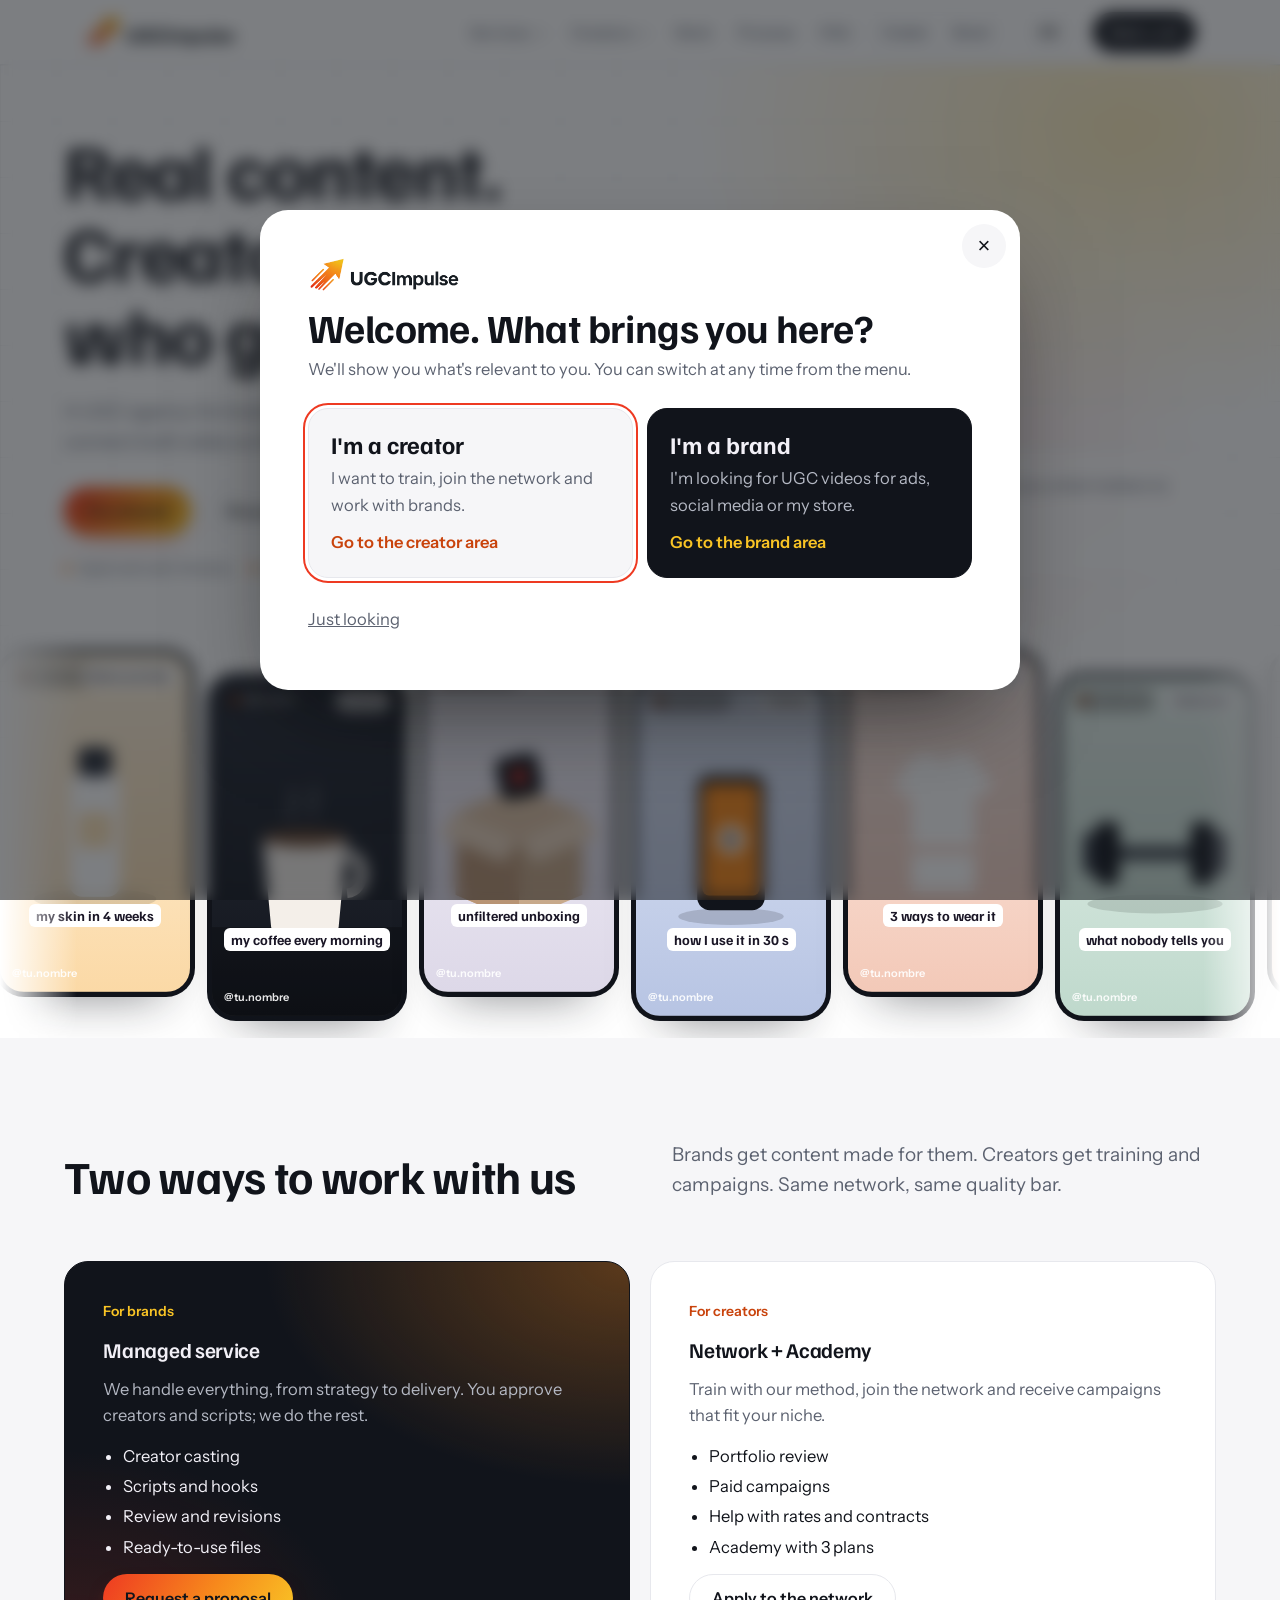
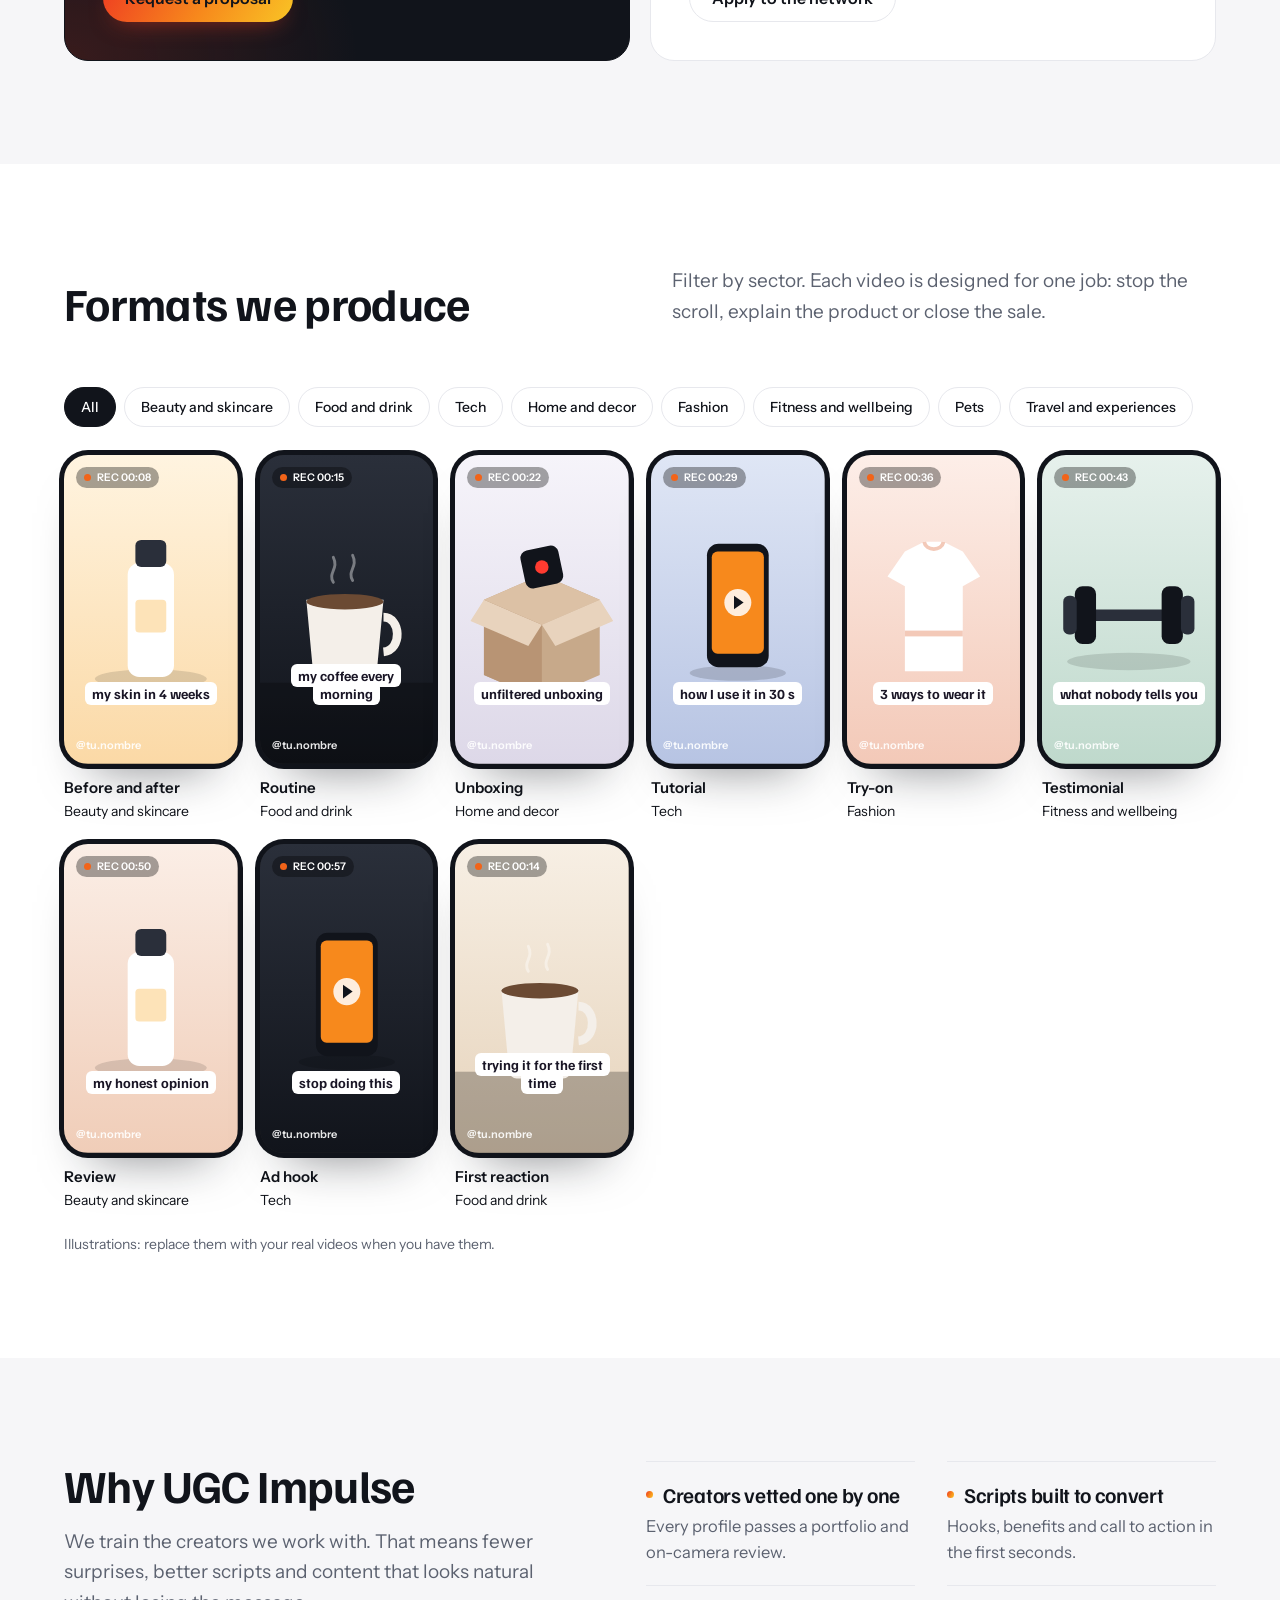
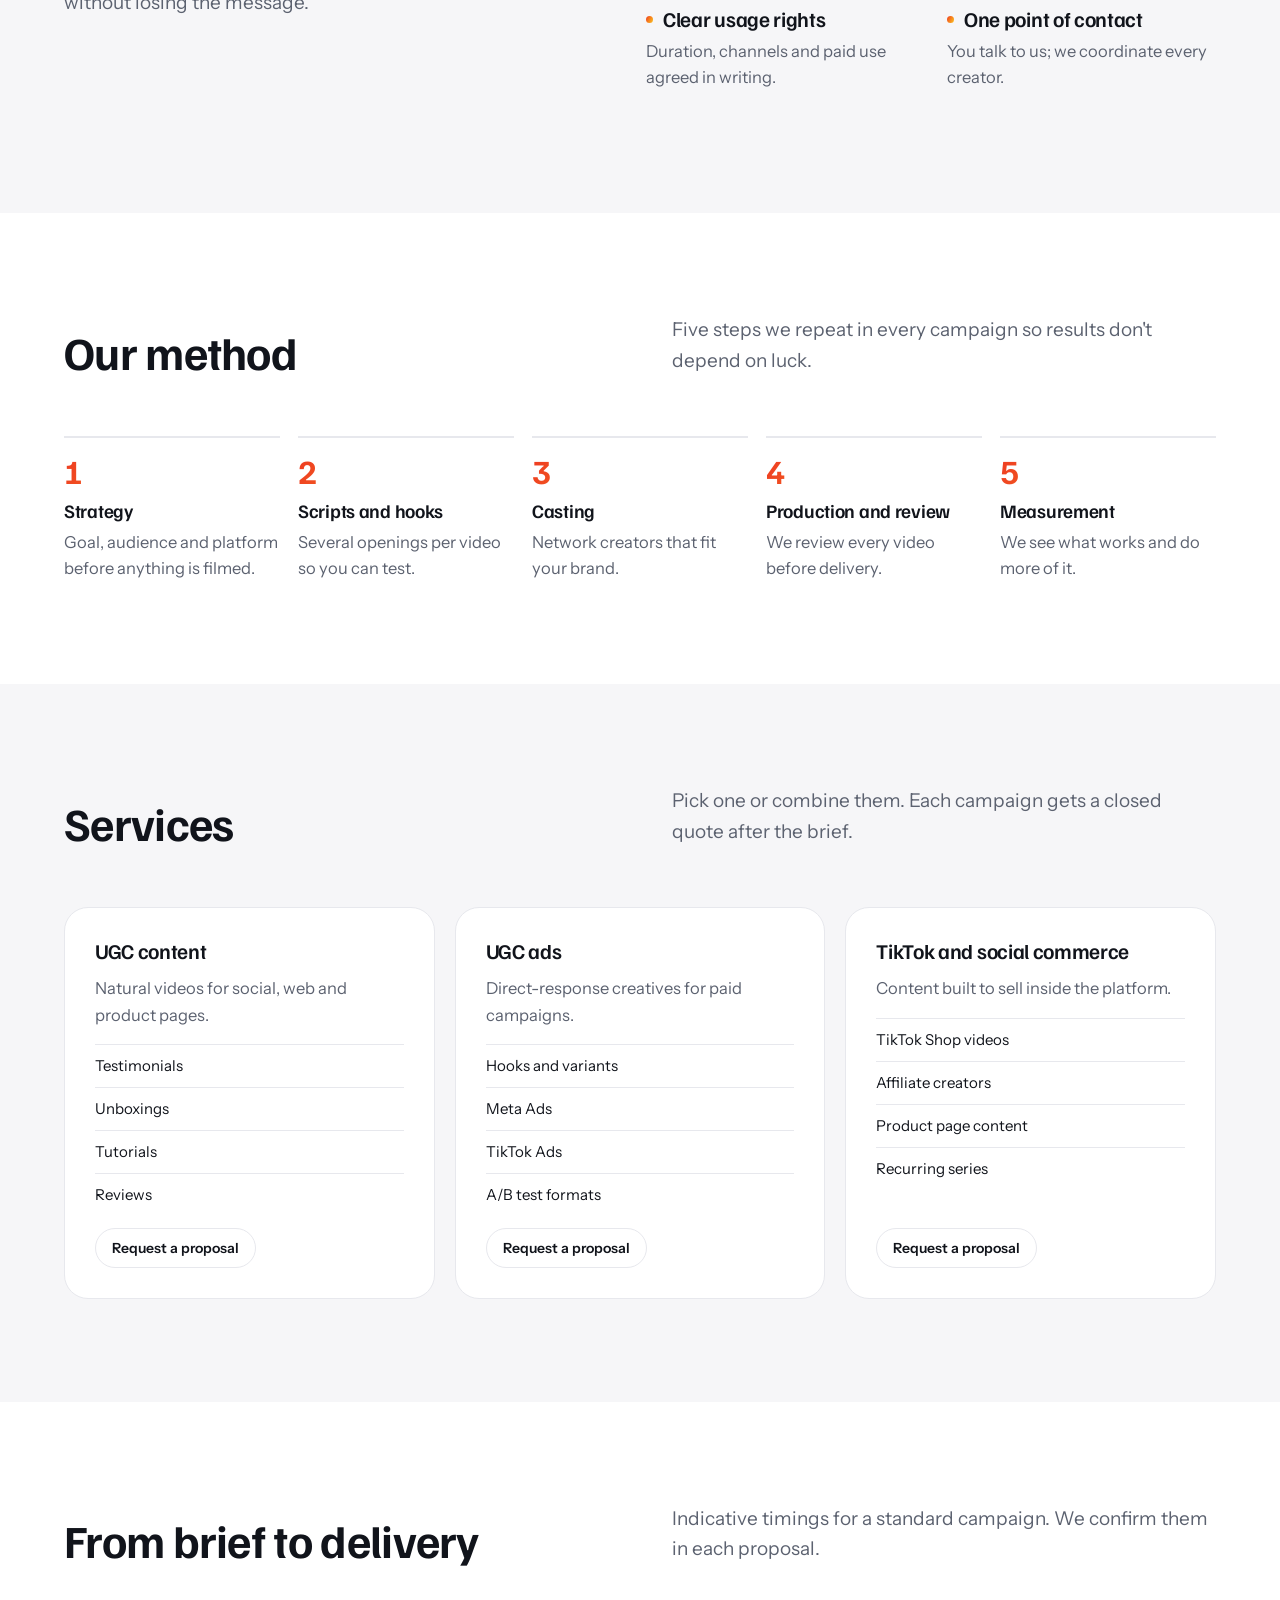
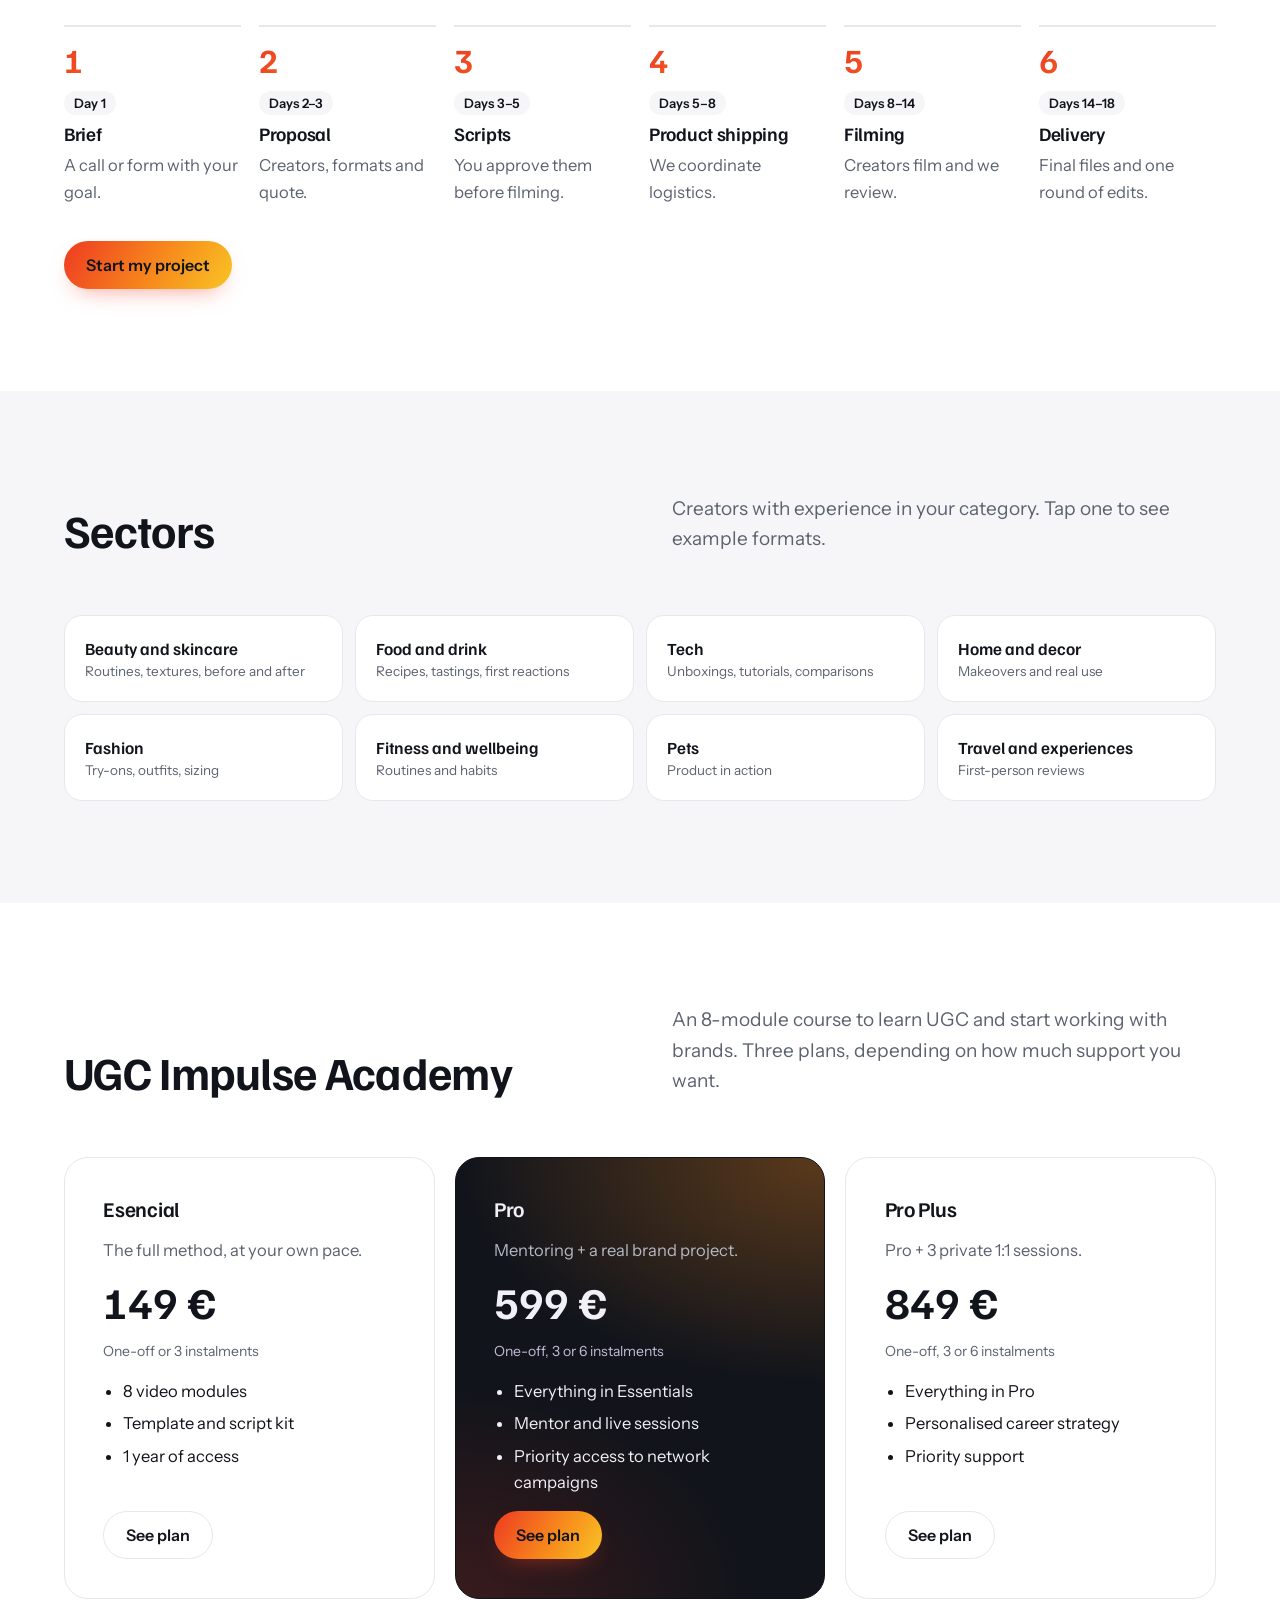
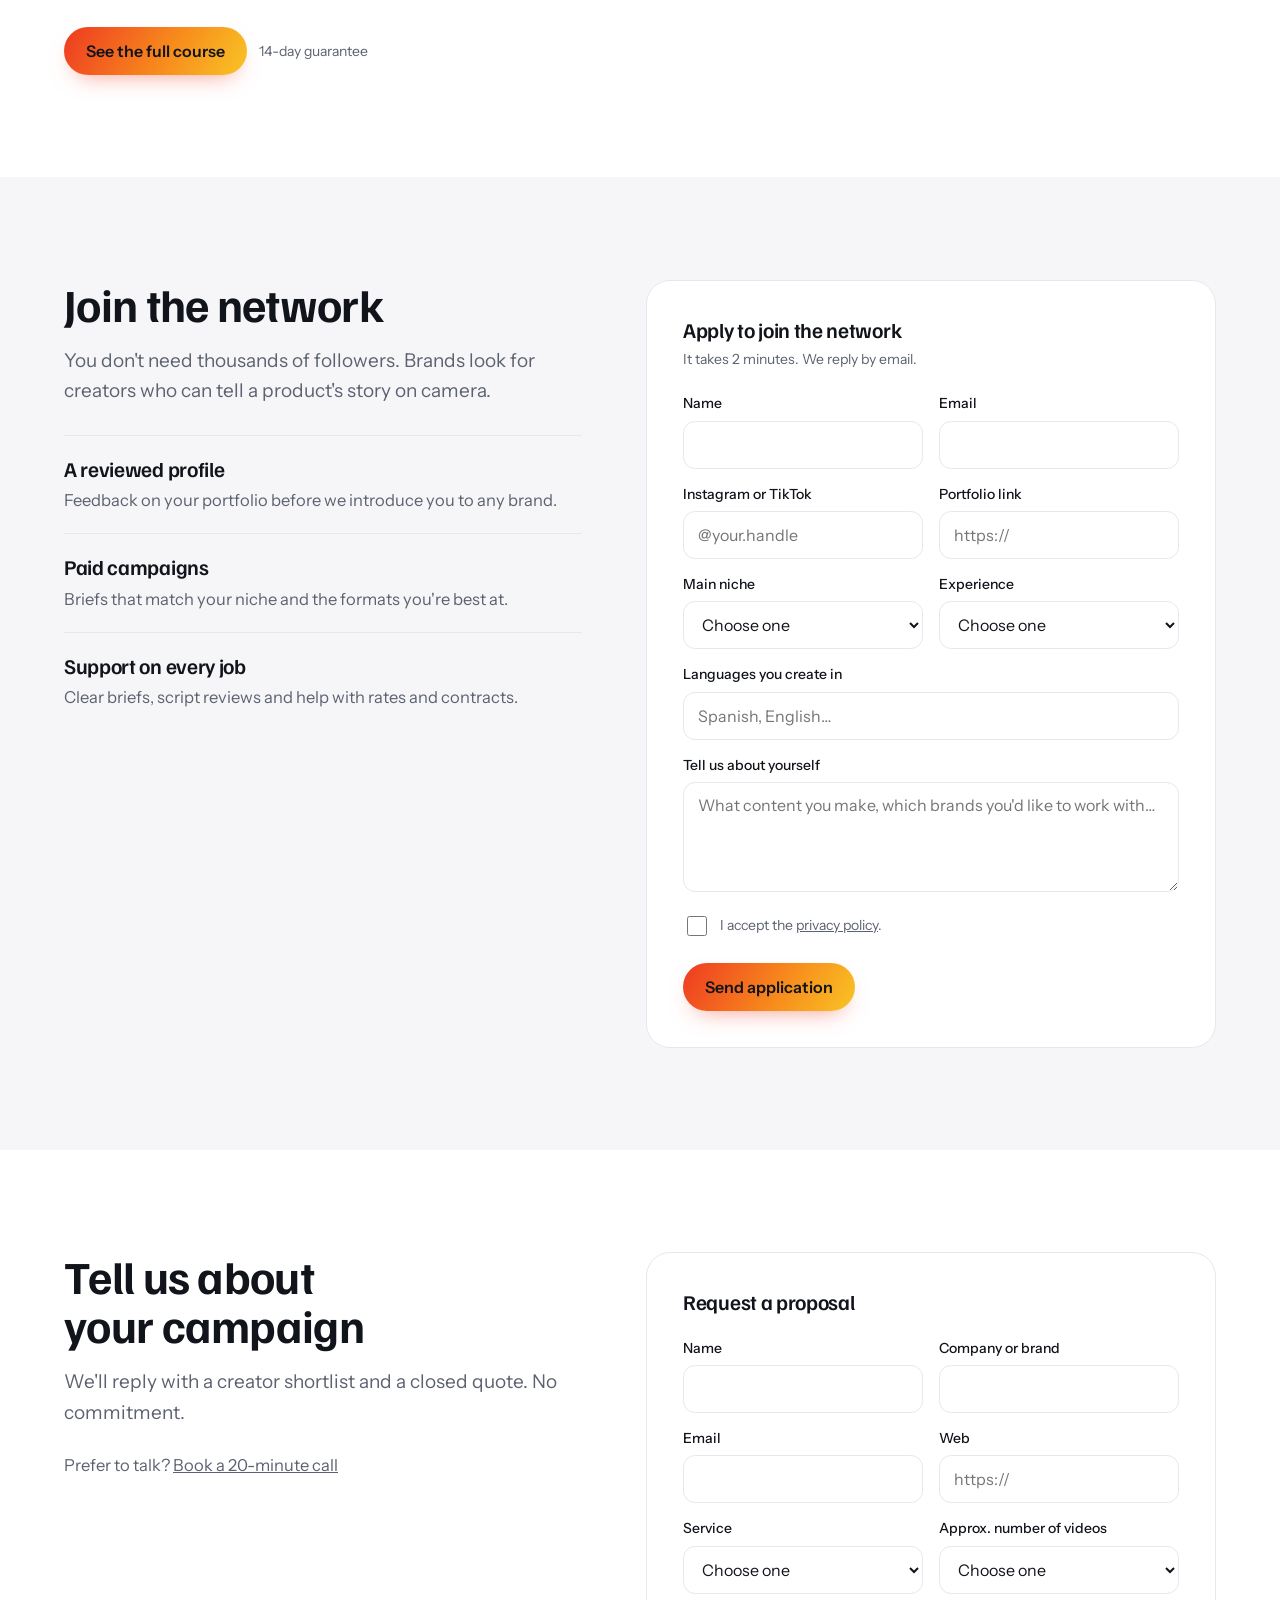
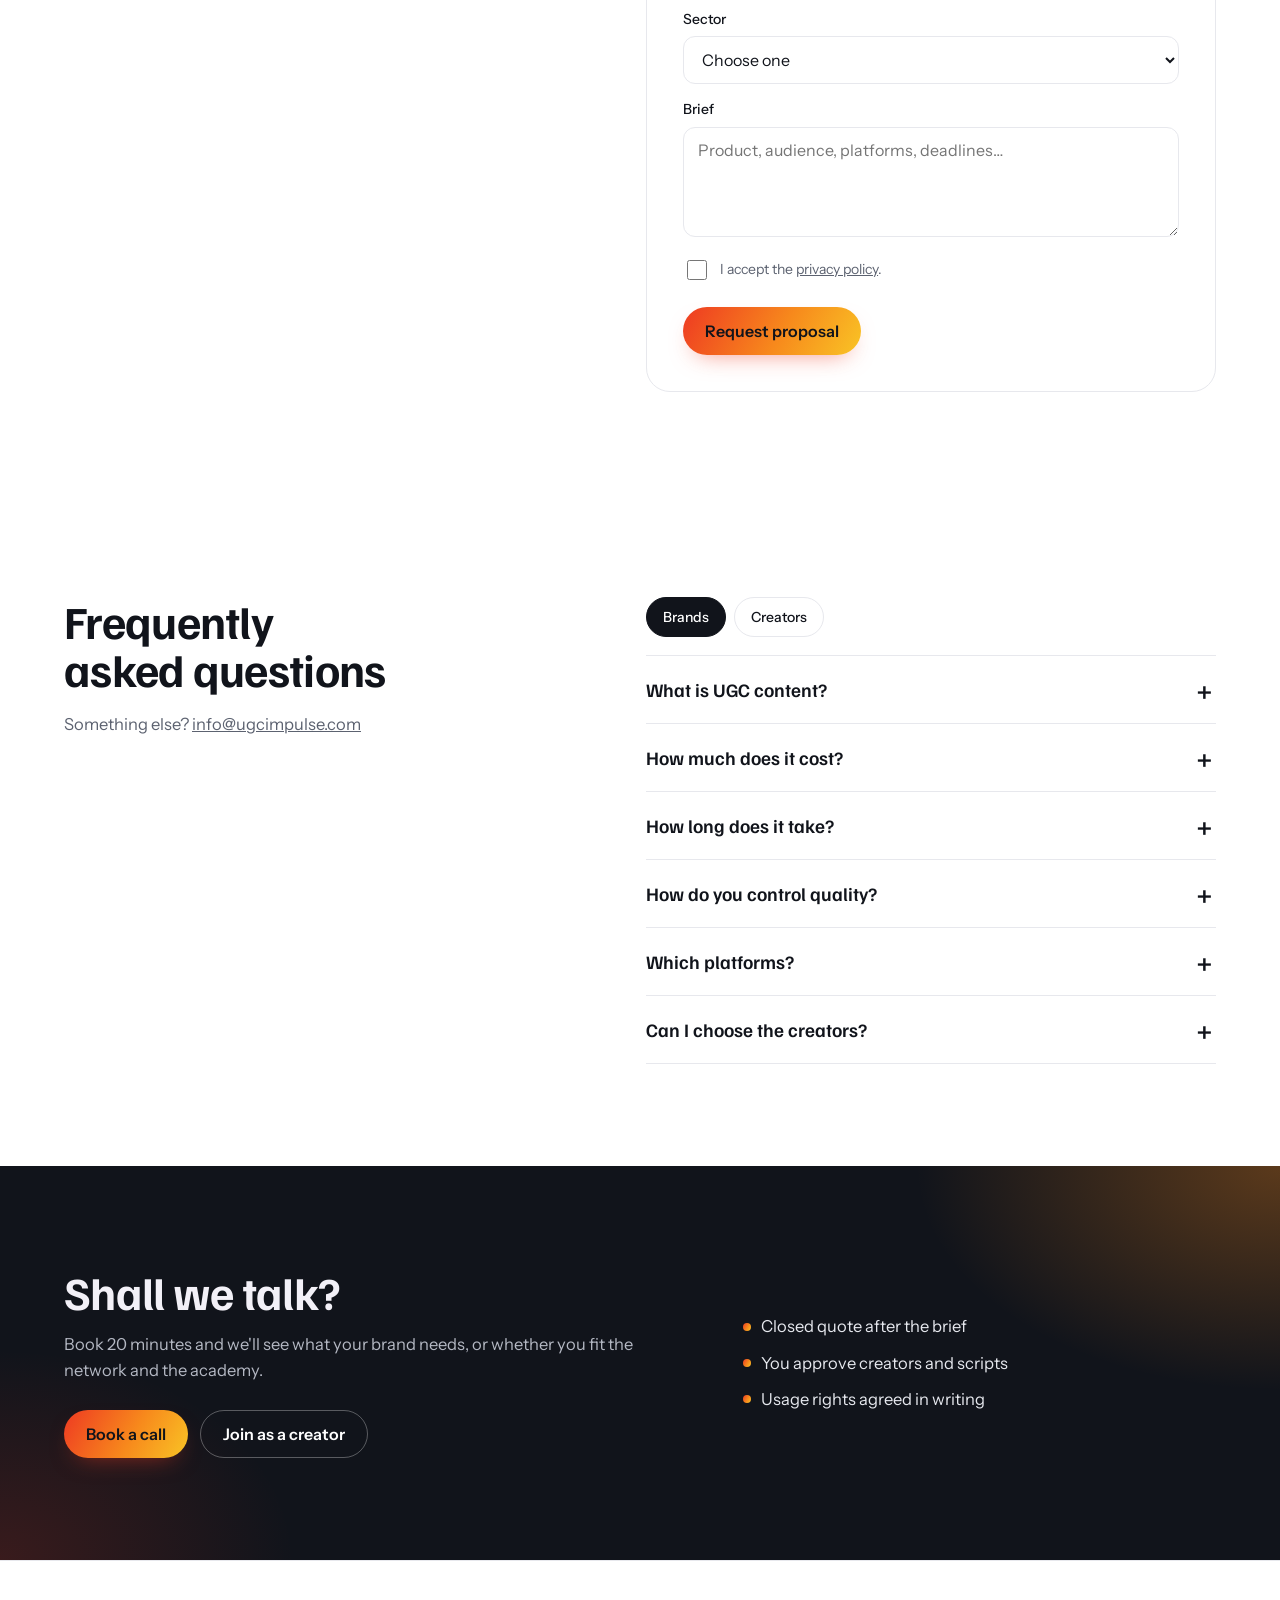
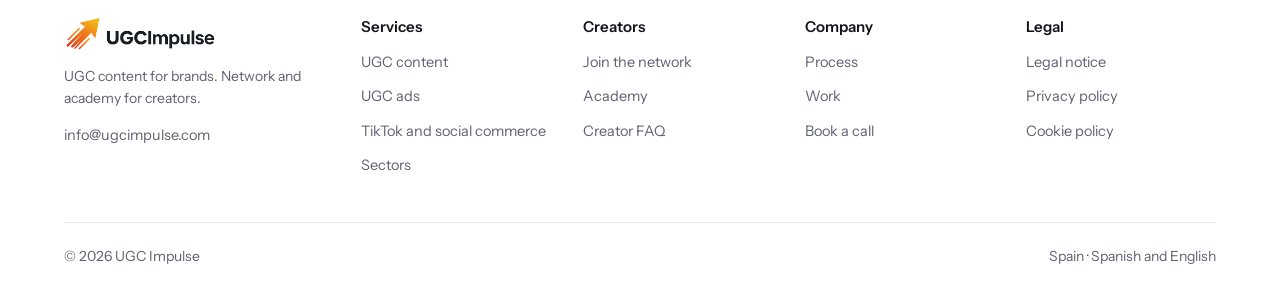
==== index.html @ 0e5f6467 "Primera versión de la web de UGC Impulse Co-Authored-By: Claude Opus 5.5 <noreply@anthropic.com> Cla" ====
<!DOCTYPE html>
<html lang="es">
<head>
<meta charset="utf-8">
<meta name="viewport" content="width=device-width, initial-scale=1">
<title>UGC Impulse</title>
<meta name="description" content="UGC Impulse: agencia de contenido UGC para marcas y red + academia para creadores UGC. España y Latinoamérica, en español e inglés.">
<meta property="og:title" content="UGC Impulse · Contenido UGC para marcas, formación para creadores">
<meta property="og:description" content="Vídeos con creadores reales para anuncios y redes. Y una red y academia para creadores que quieren trabajar con marcas.">
<meta property="og:url" content="https://ugcimpulse.com">
<meta name="theme-color" content="#ffffff">
<link rel="preconnect" href="https://fonts.googleapis.com">
<link rel="preconnect" href="https://fonts.gstatic.com" crossorigin>
<link href="https://fonts.googleapis.com/css2?family=Familjen+Grotesk:wght@500;600;700&family=Instrument+Sans:wght@400;500;600&display=swap" rel="stylesheet">
<link rel="stylesheet" href="styles.css">
<link rel="icon" type="image/png" href="favicon.png">
<link rel="apple-touch-icon" href="apple-touch-icon.png">
</head>
<body>

<!-- POP-UP INICIAL -->
<div class="pop" id="pop" role="dialog" aria-modal="true" aria-labelledby="pop-t" hidden>
 <div class="pop-card">
  <button class="pop-x" type="button" data-close aria-label="Cerrar">×</button>
  <span class="logo"><img src="logo-horizontal.png" alt="UGC Impulse" width="180" height="41"></span>
  <h2 id="pop-t" data-en="Welcome. What brings you here?">Bienvenido/a. ¿Qué te trae por aquí?</h2>
  <p class="muted" data-en="We'll show you what's relevant to you. You can switch at any time from the menu.">Te mostramos lo que te interesa. Puedes cambiarlo cuando quieras desde el menú.</p>
  <div class="choices">
   <button class="choice" type="button" data-aud-set="creador">
    <b data-en="I'm a creator">Soy creador/a</b>
    <span class="muted" data-en="I want to train, join the network and work with brands.">Quiero formarme, entrar en la red y trabajar con marcas.</span>
    <span class="go" data-en="Go to the creator area">Ir al área de creadores</span>
   </button>
   <button class="choice dark" type="button" data-aud-set="marca">
    <b data-en="I'm a brand">Soy marca</b>
    <span class="muted" data-en="I'm looking for UGC videos for ads, social media or my store.">Busco vídeos UGC para anuncios, redes o mi tienda.</span>
    <span class="go" data-en="Go to the brand area">Ir al área de marcas</span>
   </button>
  </div>
  <button class="pop-skip" type="button" data-close data-en="Just looking">Solo estoy mirando</button>
 </div>
</div>

<header class="top">
 <div class="wrap">
  <a class="logo" href="#inicio"><img src="logo-horizontal.png" alt="UGC Impulse" width="180" height="41"></a>
  <nav class="nav" id="nav" aria-label="Principal">
   <div class="dd">
    <button type="button" aria-haspopup="true" data-en="Services">Servicios</button>
    <div class="menu">
     <a href="#s-services"><b data-en="UGC content">Contenido UGC</b><span data-en="Testimonials, unboxings, tutorials and reviews">Testimonios, unboxing, tutoriales y reseñas</span></a>
     <a href="#s-services"><b data-en="UGC ads">Anuncios con UGC</b><span data-en="Hooks and variants for Meta and TikTok Ads">Hooks y variantes para Meta y TikTok Ads</span></a>
     <a href="#s-services"><b data-en="TikTok and social commerce">TikTok y social commerce</b><span data-en="Content for TikTok Shop and affiliates">Contenido para TikTok Shop y afiliados</span></a>
     <a href="#s-sectors"><b data-en="By sector">Por sector</b><span data-en="Beauty, food, tech, home, fashion…">Belleza, comida, tecnología, hogar, moda…</span></a>
    </div>
   </div>
   <div class="dd">
    <button type="button" aria-haspopup="true" data-en="Creators">Creadores</button>
    <div class="menu">
     <a href="#s-join"><b data-en="Join the network">Únete a la red</b><span data-en="Apply and get paid campaigns">Postúlate y recibe campañas pagadas</span></a>
     <a href="academia.html"><b data-en="Academy">Academia</b><span data-en="UGC course and 1:1 mentoring">Curso UGC y mentoría 1:1</span></a>
     <a href="#s-faq" data-faq="creador"><b data-en="Creator FAQ">Preguntas de creadores</b><span data-en="Followers, rights, payments">Seguidores, derechos, pagos</span></a>
    </div>
   </div>
   <a href="#s-gallery" data-en="Work">Trabajos</a>
   <a href="#s-process" data-en="Process">Proceso</a>
   <a href="#s-faq" data-en="FAQ">Preguntas</a>
   <div class="seg" role="group" aria-label="Ver como">
    <button type="button" data-aud-set="creador" data-en="Creator">Creador</button>
    <button type="button" data-aud-set="marca" data-en="Brand">Marca</button>
   </div>
  </nav>
  <button class="lang" id="lang" type="button" aria-label="Cambiar idioma / Change language">EN</button>
  <a class="btn sm dark callbtn js-call" href="#" data-en="Book a call">Reservar llamada</a>
  <button class="burger" id="burger" type="button" aria-label="Menú" aria-expanded="false" aria-controls="nav"><i></i></button>
 </div>
</header>

<main id="inicio">
 <!-- HERO -->
 <section class="band" id="s-hero" style="padding-bottom:0;padding-top:clamp(36px,5vw,72px)">
  <div class="wrap hero">
   <div>
    <h1 data-for="none" data-en="Real content. Creators who grow.">Contenido real. Creadores que crecen.</h1>
    <h1 data-for="marca" data-en="UGC videos that sell your product.">Vídeos UGC que venden tu producto.</h1>
    <h1 data-for="creador" data-en="Turn your content into paid work.">Convierte tu contenido en trabajo pagado.</h1>
    <p class="lead" data-for="none" data-en="A UGC agency for brands and a network + academy for creators. We connect both sides so the content works.">Agencia de contenido UGC para marcas y red + academia para creadores. Conectamos a ambos para que el contenido funcione.</p>
    <p class="lead" data-for="marca" data-en="We find the right creators, write the scripts and deliver videos ready for ads, social media and product pages.">Encontramos a los creadores adecuados, escribimos los guiones y te entregamos vídeos listos para anuncios, redes y fichas de producto.</p>
    <p class="lead" data-for="creador" data-en="Learn how to work with brands, build a portfolio that sells and join a network that sends you campaigns.">Aprende a trabajar con marcas, monta un portfolio que vende y entra en una red que te envía campañas.</p>
    <div class="ctas" data-for="none"><a class="btn" href="#s-brief" data-en="I'm a brand">Soy marca</a><a class="btn ghost" href="#s-join" data-en="I'm a creator">Soy creador/a</a></div>
    <div class="ctas" data-for="marca"><a class="btn js-call" href="#" data-en="Book a call">Reservar llamada</a><a class="btn ghost" href="#s-gallery" data-en="See examples">Ver ejemplos</a></div>
    <div class="ctas" data-for="creador"><a class="btn" href="#s-join" data-en="Apply now">Postularme ahora</a><a class="btn ghost" href="academia.html" data-en="See the academy">Ver la academia</a></div>
    <div class="trust"><span data-en="Spain and Latin America">España y Latinoamérica</span><span data-en="Spanish and English">Español e inglés</span><span data-en="Usage rights agreed up front">Derechos de uso claros desde el inicio</span></div>
   </div>
   <div class="hero-side">
    <p data-for="marca" data-en="Are you a creator? Join the network and the academy.">¿Eres creador/a? Únete a la red y a la academia.</p>
    <a data-for="marca" href="#" data-aud-link="creador" data-en="Switch to the creator area">Cambiar al área de creadores</a>
    <p data-for="creador" data-en="Are you a brand? We'll find the right creators for you.">¿Eres una marca? Te encontramos a los creadores adecuados.</p>
    <a data-for="creador" href="#" data-aud-link="marca" data-en="Switch to the brand area">Cambiar al área de marcas</a>
    <p data-for="none" data-en="Choose your path and we'll show you what matters to you.">Elige tu camino y te enseñamos lo que te interesa.</p>
    <a data-for="none" href="#" id="reopen" data-en="Choose: creator or brand">Elegir: creador o marca</a>
   </div>
  </div>
 </section>

 <!-- TIRA DE VÍDEOS -->
 <section id="s-strip" aria-hidden="true"><div class="strip"><div class="track" id="track"></div></div></section>

 <!-- CIFRAS (se muestra solo si CONFIG.stats tiene datos) -->
 <section class="band" id="s-stats" style="padding-top:0" hidden><div class="wrap stats" id="stats"></div></section>

 <!-- DOS FORMAS -->
 <section class="band soft" id="s-ways">
  <div class="wrap">
   <div class="head"><h2 data-en="Two ways to work with us">Dos formas de trabajar con nosotros</h2><p class="lead" data-en="Brands get content made for them. Creators get training and campaigns. Same network, same quality bar.">Las marcas reciben contenido hecho a su medida. Los creadores, formación y campañas. La misma red, el mismo nivel de exigencia.</p></div>
   <div class="ways">
    <article class="way dark">
     <span class="who" data-en="For brands">Para marcas</span>
     <h3 data-en="Managed service">Servicio gestionado</h3>
     <p class="muted" data-en="We handle everything, from strategy to delivery. You approve creators and scripts; we do the rest.">Nos encargamos de todo, de la estrategia a la entrega. Tú apruebas creadores y guiones; nosotros hacemos el resto.</p>
     <ul><li data-en="Creator casting">Casting de creadores</li><li data-en="Scripts and hooks">Guiones y hooks</li><li data-en="Review and revisions">Revisión y correcciones</li><li data-en="Ready-to-use files">Archivos listos para publicar</li></ul>
     <a class="btn" href="#s-brief" data-en="Request a proposal">Pedir propuesta</a>
    </article>
    <article class="way">
     <span class="who" data-en="For creators">Para creadores</span>
     <h3 data-en="Network + Academy">Red + Academia</h3>
     <p class="muted" data-en="Train with our method, join the network and receive campaigns that fit your niche.">Fórmate con nuestro método, entra en la red y recibe campañas que encajan con tu nicho.</p>
     <ul><li data-en="Portfolio review">Revisión de portfolio</li><li data-en="Paid campaigns">Campañas pagadas</li><li data-en="Help with rates and contracts">Ayuda con tarifas y contratos</li><li data-en="Academy with 3 plans">Academia con 3 planes</li></ul>
     <a class="btn ghost" href="#s-join" data-en="Apply to the network">Postularme a la red</a>
    </article>
   </div>
  </div>
 </section>

 <!-- LOGOS (solo si CONFIG.logos tiene datos) -->
 <section class="band" id="s-logos" hidden><div class="wrap"><p class="small" style="text-align:center;margin-bottom:24px" data-en="Brands that trust us">Marcas que confían en nosotros</p><div class="logos" id="logos"></div></div></section>

 <!-- GALERÍA -->
 <section class="band" id="s-gallery">
  <div class="wrap">
   <div class="head"><h2 data-en="Formats we produce">Formatos que producimos</h2><p class="lead" data-en="Filter by sector. Each video is designed for one job: stop the scroll, explain the product or close the sale.">Filtra por sector. Cada vídeo tiene una misión: parar el scroll, explicar el producto o cerrar la venta.</p></div>
   <div class="chips" id="chips" role="group" aria-label="Sector"></div>
   <div class="gallery" id="gallery"></div>
   <p class="small" style="margin-top:22px" data-en="Illustrations: replace them with your real videos when you have them.">Ilustraciones: sustitúyelas por tus vídeos reales cuando los tengas.</p>
  </div>
 </section>

 <!-- POR QUÉ -->
 <section class="band soft" id="s-why">
  <div class="wrap split">
   <div><h2 data-en="Why UGC Impulse">Por qué UGC Impulse</h2><p class="lead" style="margin-top:18px" data-en="We train the creators we work with. That means fewer surprises, better scripts and content that looks natural without losing the message.">Formamos a los creadores con los que trabajamos. Eso significa menos sorpresas, mejores guiones y contenido que parece natural sin perder el mensaje.</p></div>
   <ul class="bul">
    <li><h3 data-en="Creators vetted one by one">Creadores revisados uno a uno</h3><p class="muted" data-en="Every profile passes a portfolio and on-camera review.">Cada perfil pasa una revisión de portfolio y de cámara.</p></li>
    <li><h3 data-en="Scripts built to convert">Guiones pensados para convertir</h3><p class="muted" data-en="Hooks, benefits and call to action in the first seconds.">Hook, beneficio y llamada a la acción en los primeros segundos.</p></li>
    <li><h3 data-en="Clear usage rights">Derechos de uso claros</h3><p class="muted" data-en="Duration, channels and paid use agreed in writing.">Duración, canales y uso en anuncios acordados por escrito.</p></li>
    <li><h3 data-en="One point of contact">Un único interlocutor</h3><p class="muted" data-en="You talk to us; we coordinate every creator.">Hablas con nosotros; coordinamos a todos los creadores.</p></li>
   </ul>
  </div>
 </section>

 <!-- MÉTODO -->
 <section class="band" id="s-method">
  <div class="wrap">
   <div class="head"><h2 data-en="Our method">Nuestro método</h2><p class="lead" data-en="Five steps we repeat in every campaign so results don't depend on luck.">Cinco pasos que repetimos en cada campaña para que el resultado no dependa de la suerte.</p></div>
   <ol class="steps" id="method" style="--n:5"></ol>
  </div>
 </section>

 <!-- SERVICIOS -->
 <section class="band soft" id="s-services">
  <div class="wrap">
   <div class="head"><h2 data-en="Services">Servicios</h2><p class="lead" data-en="Pick one or combine them. Each campaign gets a closed quote after the brief.">Elige uno o combínalos. Cada campaña recibe un presupuesto cerrado tras el briefing.</p></div>
   <div class="svc" id="svc"></div>
  </div>
 </section>

 <!-- PROCESO -->
 <section class="band" id="s-process">
  <div class="wrap">
   <div class="head"><h2 data-en="From brief to delivery">Del briefing a la entrega</h2><p class="lead" data-en="Indicative timings for a standard campaign. We confirm them in each proposal.">Plazos orientativos para una campaña estándar. Los confirmamos en cada propuesta.</p></div>
   <ol class="steps" id="process" style="--n:6"></ol>
   <div style="margin-top:36px"><a class="btn" href="#s-brief" data-en="Start my project">Empezar mi proyecto</a></div>
  </div>
 </section>

 <!-- SECTORES -->
 <section class="band soft" id="s-sectors">
  <div class="wrap">
   <div class="head"><h2 data-en="Sectors">Sectores</h2><p class="lead" data-en="Creators with experience in your category. Tap one to see example formats.">Creadores con experiencia en tu categoría. Toca uno para ver formatos de ejemplo.</p></div>
   <div class="sectors" id="sectors"></div>
  </div>
 </section>

 <!-- ACADEMIA -->
 <section class="band" id="s-academy">
  <div class="wrap">
   <div class="head"><h2 data-en="UGC Impulse Academy">Academia UGC Impulse</h2><p class="lead" data-en="An 8-module course to learn UGC and start working with brands. Three plans, depending on how much support you want.">Un curso de 8 módulos para aprender UGC y empezar a trabajar con marcas. Tres planes, según cuánto acompañamiento quieras.</p></div>
   <div class="plans plans3">
    <article class="plan">
     <h3>Esencial</h3>
     <p class="muted" data-en="The full method, at your own pace.">El método completo, a tu ritmo.</p>
     <p class="price">149 €</p>
     <p class="small" data-en="One-off or 3 instalments">Pago único o 3 cuotas</p>
     <ul><li data-en="8 video modules">8 módulos en vídeo</li><li data-en="Template and script kit">Kit de plantillas y guiones</li><li data-en="1 year of access">1 año de acceso</li></ul>
     <a class="btn ghost" href="academia.html#precios" data-en="See plan">Ver plan</a>
    </article>
    <article class="plan featured">
     <h3>Pro</h3>
     <p class="muted" data-en="Mentoring + a real brand project.">Mentoría + proyecto real con marca.</p>
     <p class="price">599 €</p>
     <p class="small" style="color:#c3bcd9" data-en="One-off, 3 or 6 instalments">Pago único, 3 o 6 cuotas</p>
     <ul><li data-en="Everything in Essentials">Todo lo de Esencial</li><li data-en="Mentor and live sessions">Mentor/a y sesiones en directo</li><li data-en="Priority access to network campaigns">Acceso prioritario a campañas de la red</li></ul>
     <a class="btn" href="academia.html#precios" data-en="See plan">Ver plan</a>
    </article>
    <article class="plan">
     <h3>Pro Plus</h3>
     <p class="muted" data-en="Pro + 3 private 1:1 sessions.">Pro + 3 asesorías privadas 1:1.</p>
     <p class="price">849 €</p>
     <p class="small" data-en="One-off, 3 or 6 instalments">Pago único, 3 o 6 cuotas</p>
     <ul><li data-en="Everything in Pro">Todo lo de Pro</li><li data-en="Personalised career strategy">Estrategia de carrera personalizada</li><li data-en="Priority support">Soporte prioritario</li></ul>
     <a class="btn ghost" href="academia.html#precios" data-en="See plan">Ver plan</a>
    </article>
   </div>
   <div class="ctas" style="margin-top:28px"><a class="btn" href="academia.html" data-en="See the full course">Ver el curso completo</a><span class="small" style="align-self:center" data-en="14-day guarantee">Garantía de 14 días</span></div>
  </div>
 </section>

 <!-- POSTULACIÓN CREADORES -->
 <section class="band soft" id="s-join">
  <div class="wrap split">
   <div>
    <h2 data-en="Join the network">Únete a la red</h2>
    <p class="lead" style="margin:18px 0 28px" data-en="You don't need thousands of followers. Brands look for creators who can tell a product's story on camera.">No necesitas miles de seguidores. Las marcas buscan creadores que sepan contar un producto delante de la cámara.</p>
    <ul class="perks">
     <li><h3 data-en="A reviewed profile">Perfil revisado</h3><p class="muted" data-en="Feedback on your portfolio before we introduce you to any brand.">Feedback de tu portfolio antes de presentarte a ninguna marca.</p></li>
     <li><h3 data-en="Paid campaigns">Campañas pagadas</h3><p class="muted" data-en="Briefs that match your niche and the formats you're best at.">Encargos acordes a tu nicho y a los formatos que mejor se te dan.</p></li>
     <li><h3 data-en="Support on every job">Acompañamiento en cada encargo</h3><p class="muted" data-en="Clear briefs, script reviews and help with rates and contracts.">Briefings claros, revisión de guiones y ayuda con tarifas y contratos.</p></li>
    </ul>
   </div>
   <form id="unirse" data-kind="creador" novalidate>
    <h3 data-en="Apply to join the network">Postúlate a la red</h3>
    <p class="small" data-en="It takes 2 minutes. We reply by email.">Son 2 minutos. Te respondemos por email.</p>
    <input class="hp" type="text" name="_honey" tabindex="-1" autocomplete="off" aria-hidden="true">
    <div class="grid2">
     <div><label for="c-name" data-en="Name">Nombre</label><input id="c-name" name="nombre" required autocomplete="name"></div>
     <div><label for="c-email">Email</label><input id="c-email" name="email" type="email" required autocomplete="email"></div>
     <div><label for="c-handle" data-en="Instagram or TikTok">Instagram o TikTok</label><input id="c-handle" name="redes" placeholder="@tu.usuario" data-en-ph="@your.handle" required></div>
     <div><label for="c-port" data-en="Portfolio link">Enlace al portfolio</label><input id="c-port" name="portfolio" type="url" placeholder="https://"></div>
     <div><label for="c-niche" data-en="Main niche">Nicho principal</label><select id="c-niche" name="nicho" required data-opts="niches"></select></div>
     <div><label for="c-exp" data-en="Experience">Experiencia</label>
      <select id="c-exp" name="experiencia" required>
       <option value="" data-en="Choose one">Elige una</option>
       <option value="Empezando" data-en="Just starting">Estoy empezando</option>
       <option value="Menos de 10 colaboraciones" data-en="Fewer than 10 collaborations">Menos de 10 colaboraciones</option>
       <option value="10 o más colaboraciones" data-en="10 or more collaborations">10 o más colaboraciones</option>
      </select></div>
     <div class="full"><label for="c-lang" data-en="Languages you create in">Idiomas en los que creas</label><input id="c-lang" name="idiomas" placeholder="Español, inglés…" data-en-ph="Spanish, English…"></div>
     <div class="full"><label for="c-msg" data-en="Tell us about yourself">Cuéntanos sobre ti</label><textarea id="c-msg" name="mensaje" placeholder="Qué tipo de contenido haces, con qué marcas te gustaría trabajar…" data-en-ph="What content you make, which brands you'd like to work with…"></textarea></div>
     <label class="check full"><input type="checkbox" name="privacidad" required><span data-en="I accept the <a href='#privacidad'>privacy policy</a>.">Acepto la <a href="#privacidad">política de privacidad</a>.</span></label>
    </div>
    <div class="send"><button class="btn" type="submit" data-en="Send application">Enviar postulación</button><p class="status" role="status" aria-live="polite"></p></div>
   </form>
  </div>
 </section>

 <!-- BRIEFING MARCAS -->
 <section class="band" id="s-brief">
  <div class="wrap split">
   <div>
    <h2 data-en="Tell us about your campaign">Cuéntanos tu campaña</h2>
    <p class="lead" style="margin:18px 0 24px" data-en="We'll reply with a creator shortlist and a closed quote. No commitment.">Te respondemos con una selección de creadores y un presupuesto cerrado. Sin compromiso.</p>
    <p class="muted"><span data-en="Prefer to talk?">¿Prefieres hablarlo?</span> <a class="js-call" href="#" data-en="Book a 20-minute call">Reserva una llamada de 20 minutos</a></p>
   </div>
   <form id="briefing" data-kind="marca" novalidate>
    <h3 data-en="Request a proposal">Pide una propuesta</h3>
    <input class="hp" type="text" name="_honey" tabindex="-1" autocomplete="off" aria-hidden="true">
    <div class="grid2">
     <div><label for="b-name" data-en="Name">Nombre</label><input id="b-name" name="nombre" required autocomplete="name"></div>
     <div><label for="b-co" data-en="Company or brand">Empresa o marca</label><input id="b-co" name="empresa" required autocomplete="organization"></div>
     <div><label for="b-email">Email</label><input id="b-email" name="email" type="email" required autocomplete="email"></div>
     <div><label for="b-web">Web</label><input id="b-web" name="web" type="url" placeholder="https://"></div>
     <div><label for="b-type" data-en="Service">Servicio</label>
      <select id="b-type" name="servicio" required>
       <option value="" data-en="Choose one">Elige uno</option>
       <option value="Contenido UGC" data-en="UGC content">Contenido UGC</option>
       <option value="Anuncios con UGC" data-en="UGC ads">Anuncios con UGC</option>
       <option value="TikTok y social commerce" data-en="TikTok and social commerce">TikTok y social commerce</option>
       <option value="Varios" data-en="Several">Varios</option>
      </select></div>
     <div><label for="b-qty" data-en="Approx. number of videos">Nº de vídeos aprox.</label>
      <select id="b-qty" name="videos" required>
       <option value="" data-en="Choose one">Elige uno</option>
       <option value="1-5">1–5</option><option value="6-15">6–15</option><option value="16-30">16–30</option><option value="Más de 30" data-en="More than 30">Más de 30</option>
      </select></div>
     <div class="full"><label for="b-sector" data-en="Sector">Sector</label><select id="b-sector" name="sector" data-opts="niches"></select></div>
     <div class="full"><label for="b-msg" data-en="Brief">Briefing</label><textarea id="b-msg" name="mensaje" placeholder="Producto, público, plataformas, plazos…" data-en-ph="Product, audience, platforms, deadlines…" required></textarea></div>
     <label class="check full"><input type="checkbox" name="privacidad" required><span data-en="I accept the <a href='#privacidad'>privacy policy</a>.">Acepto la <a href="#privacidad">política de privacidad</a>.</span></label>
    </div>
    <div class="send"><button class="btn" type="submit" data-en="Request proposal">Pedir propuesta</button><p class="status" role="status" aria-live="polite"></p></div>
   </form>
  </div>
 </section>

 <!-- EQUIPO (solo si CONFIG.team tiene datos) -->
 <section class="band soft" id="s-team" hidden><div class="wrap"><div class="head"><h2 data-en="The team">El equipo</h2></div><div class="team" id="team"></div></div></section>

 <!-- FAQ -->
 <section class="band" id="s-faq">
  <div class="wrap split">
   <div><h2 data-en="Frequently asked questions">Preguntas frecuentes</h2><p class="muted" style="margin-top:18px"><span data-en="Something else?">¿Algo más?</span> <a class="js-mail" href="#">info@ugcimpulse.com</a></p></div>
   <div>
    <div class="faqtabs" role="group" aria-label="FAQ">
     <button class="chip" type="button" data-faq-tab="marca" data-en="Brands">Marcas</button>
     <button class="chip" type="button" data-faq-tab="creador" data-en="Creators">Creadores</button>
    </div>
    <div id="faq"></div>
   </div>
  </div>
 </section>

 <!-- RESEÑAS (solo si CONFIG.reviews tiene datos) -->
 <section class="band soft" id="s-reviews" hidden><div class="wrap"><div class="head"><h2 data-en="What our clients say">Lo que dicen nuestros clientes</h2></div><div class="reviews" id="reviews"></div></div></section>

 <!-- CTA FINAL -->
 <section class="band cta" id="s-cta">
  <div class="wrap">
   <div>
    <h2 data-en="Shall we talk?">¿Hablamos?</h2>
    <p data-en="Book 20 minutes and we'll see what your brand needs, or whether you fit the network and the academy.">Reserva 20 minutos y vemos qué necesita tu marca, o si encajas en la red y la academia.</p>
    <div class="ctas" style="margin-top:26px"><a class="btn js-call" href="#" data-en="Book a call">Reservar llamada</a><a class="btn ghost" href="#s-join" data-en="Join as a creator">Unirme como creador/a</a></div>
   </div>
   <ul>
    <li data-en="Closed quote after the brief">Presupuesto cerrado tras el briefing</li>
    <li data-en="You approve creators and scripts">Tú apruebas creadores y guiones</li>
    <li data-en="Usage rights agreed in writing">Derechos de uso acordados por escrito</li>
   </ul>
  </div>
 </section>
</main>

<footer>
 <div class="wrap">
  <div class="fgrid">
   <div>
    <a class="logo" href="#inicio"><img src="logo-horizontal.png" alt="UGC Impulse" width="180" height="41"></a>
    <p class="small" style="margin:14px 0;max-width:34ch" data-en="UGC content for brands. Network and academy for creators.">Contenido UGC para marcas. Red y academia para creadores.</p>
    <p class="small"><a class="js-mail" href="#">info@ugcimpulse.com</a></p>
    <p class="small" id="social" style="margin-top:8px"></p>
   </div>
   <div><h4 data-en="Services">Servicios</h4><ul><li><a href="#s-services" data-en="UGC content">Contenido UGC</a></li><li><a href="#s-services" data-en="UGC ads">Anuncios con UGC</a></li><li><a href="#s-services" data-en="TikTok and social commerce">TikTok y social commerce</a></li><li><a href="#s-sectors" data-en="Sectors">Sectores</a></li></ul></div>
   <div><h4 data-en="Creators">Creadores</h4><ul><li><a href="#s-join" data-en="Join the network">Únete a la red</a></li><li><a href="academia.html" data-en="Academy">Academia</a></li><li><a href="#s-faq" data-faq="creador" data-en="Creator FAQ">Preguntas de creadores</a></li></ul></div>
   <div><h4 data-en="Company">Empresa</h4><ul><li><a href="#s-process" data-en="Process">Proceso</a></li><li><a href="#s-gallery" data-en="Work">Trabajos</a></li><li><a class="js-call" href="#" data-en="Book a call">Reservar llamada</a></li></ul></div>
   <div><h4>Legal</h4><ul><li><a href="#aviso-legal" data-en="Legal notice">Aviso legal</a></li><li><a href="#privacidad" id="privacidad" data-en="Privacy policy">Política de privacidad</a></li><li><a href="#cookies" data-en="Cookie policy">Política de cookies</a></li></ul></div>
  </div>
  <div class="fbase small"><span>© <span id="yr">2026</span> UGC Impulse</span><span data-en="Spain · Spanish and English">España · Español e inglés</span></div>
 </div>
</footer>

<script>
{
/* ================= AJUSTES: cambia estos valores ================= */
const CONFIG = {
  email: 'info@ugcimpulse.com',
  callUrl: 'https://calendly.com/TU-USUARIO/20min',      // enlace de reservas
  courseUrl: 'https://TU-PASARELA-DE-PAGO/curso-ugc',    // pago del curso (Stripe, Hotmart…)
  formEndpoint: 'https://formsubmit.co/ajax/info@ugcimpulse.com',
  social: { Instagram: '', TikTok: '', LinkedIn: '' },   // pon tus URLs; vacías no se muestran
  // Secciones que aparecen solo cuando tengan datos REALES:
  stats: [],   // ej.: { n: '120+', es: 'creadores en la red', en: 'creators in the network' }
  logos: [],   // ej.: { name: 'Marca', img: 'logos/marca.svg' }  (img opcional)
  team: [],    // ej.: { name: 'Nombre', es: 'Fundadora', en: 'Founder', img: 'equipo/nombre.jpg' }
  reviews: []  // ej.: { who: 'Nombre, Empresa', es: 'Texto de la reseña', en: 'Review text' }
};
/* ================================================================== */

const L = () => document.documentElement.lang === 'en' ? 'en' : 'es';
const tx = o => o[L()];
const esc = s => String(s).replace(/[&<>"']/g, c => ({ '&': '&amp;', '<': '&lt;', '>': '&gt;', '"': '&quot;', "'": '&#39;' }[c]));

const SECTORS = [
  { id: 'belleza', es: 'Belleza y skincare', en: 'Beauty and skincare', d: { es: 'Rutinas, texturas, antes y después', en: 'Routines, textures, before and after' } },
  { id: 'comida', es: 'Comida y bebida', en: 'Food and drink', d: { es: 'Recetas, catas, primeras reacciones', en: 'Recipes, tastings, first reactions' } },
  { id: 'tecnologia', es: 'Tecnología', en: 'Tech', d: { es: 'Unboxing, tutoriales, comparativas', en: 'Unboxings, tutorials, comparisons' } },
  { id: 'hogar', es: 'Hogar y decoración', en: 'Home and decor', d: { es: 'Transformaciones y uso real', en: 'Makeovers and real use' } },
  { id: 'moda', es: 'Moda', en: 'Fashion', d: { es: 'Try-on, outfits, tallas', en: 'Try-ons, outfits, sizing' } },
  { id: 'fitness', es: 'Fitness y bienestar', en: 'Fitness and wellbeing', d: { es: 'Rutinas y hábitos', en: 'Routines and habits' } },
  { id: 'mascotas', es: 'Mascotas', en: 'Pets', d: { es: 'Producto en acción', en: 'Product in action' } },
  { id: 'viajes', es: 'Viajes y experiencias', en: 'Travel and experiences', d: { es: 'Reseñas en primera persona', en: 'First-person reviews' } }
];
const VIDEOS = [
  { s: 'belleza', k: 'bottle', c: ['#fff4e0', '#fbd9a6'], f: { es: 'Antes y después', en: 'Before and after' }, cap: { es: 'mi piel en 4 semanas', en: 'my skin in 4 weeks' } },
  { s: 'comida', k: 'cup', c: ['#2a2f3a', '#11141b'], f: { es: 'Rutina', en: 'Routine' }, cap: { es: 'mi café de cada mañana', en: 'my coffee every morning' } },
  { s: 'hogar', k: 'box', c: ['#f6f4fa', '#ddd8e8'], f: { es: 'Unboxing', en: 'Unboxing' }, cap: { es: 'unboxing sin filtros', en: 'unfiltered unboxing' } },
  { s: 'tecnologia', k: 'phone', c: ['#dfe6f5', '#b7c4e3'], f: { es: 'Tutorial', en: 'Tutorial' }, cap: { es: 'cómo lo uso en 30 s', en: 'how I use it in 30 s' } },
  { s: 'moda', k: 'shirt', c: ['#fdeee8', '#f3c9b8'], f: { es: 'Try-on', en: 'Try-on' }, cap: { es: '3 formas de llevarlo', en: '3 ways to wear it' } },
  { s: 'fitness', k: 'weight', c: ['#e6f1ec', '#bfd9cc'], f: { es: 'Testimonio', en: 'Testimonial' }, cap: { es: 'lo que nadie te cuenta', en: 'what nobody tells you' } },
  { s: 'belleza', k: 'bottle', c: ['#fbeee6', '#f0cdb8'], f: { es: 'Reseña', en: 'Review' }, cap: { es: 'mi opinión sincera', en: 'my honest opinion' } },
  { s: 'tecnologia', k: 'phone', c: ['#2a2f3a', '#11141b'], f: { es: 'Hook para anuncio', en: 'Ad hook' }, cap: { es: 'para de hacer esto', en: 'stop doing this' } },
  { s: 'comida', k: 'cup', c: ['#f7efe4', '#e6d3bb'], f: { es: 'Primera reacción', en: 'First reaction' }, cap: { es: 'lo pruebo por primera vez', en: 'trying it for the first time' } }
];
const METHOD = [
  { es: 'Estrategia', en: 'Strategy', d: { es: 'Objetivo, público y plataforma antes de grabar nada.', en: 'Goal, audience and platform before anything is filmed.' } },
  { es: 'Guiones y hooks', en: 'Scripts and hooks', d: { es: 'Varias aperturas por vídeo para poder testear.', en: 'Several openings per video so you can test.' } },
  { es: 'Casting', en: 'Casting', d: { es: 'Creadores de la red que encajan con tu marca.', en: 'Network creators that fit your brand.' } },
  { es: 'Producción y revisión', en: 'Production and review', d: { es: 'Revisamos cada vídeo antes de entregarlo.', en: 'We review every video before delivery.' } },
  { es: 'Medición', en: 'Measurement', d: { es: 'Vemos qué funciona y lo repetimos.', en: 'We see what works and do more of it.' } }
];
const PROCESS = [
  { es: 'Briefing', en: 'Brief', w: { es: 'Día 1', en: 'Day 1' }, d: { es: 'Llamada o formulario con tu objetivo.', en: 'A call or form with your goal.' } },
  { es: 'Propuesta', en: 'Proposal', w: { es: 'Días 2–3', en: 'Days 2–3' }, d: { es: 'Creadores, formatos y presupuesto.', en: 'Creators, formats and quote.' } },
  { es: 'Guiones', en: 'Scripts', w: { es: 'Días 3–5', en: 'Days 3–5' }, d: { es: 'Los apruebas antes de grabar.', en: 'You approve them before filming.' } },
  { es: 'Envío de producto', en: 'Product shipping', w: { es: 'Días 5–8', en: 'Days 5–8' }, d: { es: 'Coordinamos la logística.', en: 'We coordinate logistics.' } },
  { es: 'Grabación', en: 'Filming', w: { es: 'Días 8–14', en: 'Days 8–14' }, d: { es: 'Los creadores graban y revisamos.', en: 'Creators film and we review.' } },
  { es: 'Entrega', en: 'Delivery', w: { es: 'Días 14–18', en: 'Days 14–18' }, d: { es: 'Archivos finales y una ronda de cambios.', en: 'Final files and one round of edits.' } }
];
const SERVICES = [
  { es: 'Contenido UGC', en: 'UGC content', d: { es: 'Vídeos naturales para redes, web y fichas de producto.', en: 'Natural videos for social, web and product pages.' }, i: [{ es: 'Testimonios', en: 'Testimonials' }, { es: 'Unboxing', en: 'Unboxings' }, { es: 'Tutoriales', en: 'Tutorials' }, { es: 'Reseñas', en: 'Reviews' }] },
  { es: 'Anuncios con UGC', en: 'UGC ads', d: { es: 'Creatividades de respuesta directa para campañas de pago.', en: 'Direct-response creatives for paid campaigns.' }, i: [{ es: 'Hooks y variantes', en: 'Hooks and variants' }, { es: 'Meta Ads', en: 'Meta Ads' }, { es: 'TikTok Ads', en: 'TikTok Ads' }, { es: 'Formatos para test A/B', en: 'A/B test formats' }] },
  { es: 'TikTok y social commerce', en: 'TikTok and social commerce', d: { es: 'Contenido pensado para vender dentro de la plataforma.', en: 'Content built to sell inside the platform.' }, i: [{ es: 'Vídeos para TikTok Shop', en: 'TikTok Shop videos' }, { es: 'Creadores afiliados', en: 'Affiliate creators' }, { es: 'Contenido para fichas', en: 'Product page content' }, { es: 'Series recurrentes', en: 'Recurring series' }] }
];
const FAQ = {
  marca: [
    { q: { es: '¿Qué es el contenido UGC?', en: 'What is UGC content?' }, a: { es: 'Vídeos grabados por creadores reales con el estilo de una recomendación personal. La marca los publica en sus canales o los usa en anuncios.', en: 'Videos filmed by real creators in the style of a personal recommendation. The brand publishes them on its channels or uses them in ads.' } },
    { q: { es: '¿Cuánto cuesta?', en: 'How much does it cost?' }, a: { es: 'Depende del número de vídeos, los formatos y los derechos de uso. Tras el briefing te enviamos un presupuesto cerrado.', en: 'It depends on the number of videos, formats and usage rights. After the brief we send you a closed quote.' } },
    { q: { es: '¿Cuánto se tarda?', en: 'How long does it take?' }, a: { es: 'Una campaña estándar suele estar lista en 2–3 semanas desde el briefing. Lo confirmamos en cada propuesta.', en: 'A standard campaign is usually ready 2–3 weeks after the brief. We confirm it in each proposal.' } },
    { q: { es: '¿Cómo controláis la calidad?', en: 'How do you control quality?' }, a: { es: 'Formamos a los creadores, aprobamos guiones contigo y revisamos cada vídeo antes de entregarlo. Incluimos una ronda de cambios.', en: 'We train creators, approve scripts with you and review every video before delivery. One round of edits is included.' } },
    { q: { es: '¿Para qué plataformas?', en: 'Which platforms?' }, a: { es: 'TikTok, Instagram, YouTube Shorts, Meta Ads, tu web y marketplaces. Entregamos en los formatos que necesites.', en: 'TikTok, Instagram, YouTube Shorts, Meta Ads, your website and marketplaces. We deliver in the formats you need.' } },
    { q: { es: '¿Puedo elegir a los creadores?', en: 'Can I choose the creators?' }, a: { es: 'Sí. Te proponemos perfiles de la red y tú decides con quién trabajar.', en: 'Yes. We suggest profiles from the network and you decide who to work with.' } }
  ],
  creador: [
    { q: { es: '¿Necesito muchos seguidores?', en: 'Do I need lots of followers?' }, a: { es: 'No. En UGC la marca publica el contenido en sus propios canales, así que cuenta la calidad de tus vídeos, no tu audiencia.', en: 'No. In UGC the brand publishes the content on its own channels, so the quality of your videos matters, not your audience.' } },
    { q: { es: '¿Cuesta algo postularse a la red?', en: 'Does it cost anything to apply?' }, a: { es: 'No, postularse es gratis. La academia es un producto aparte y opcional.', en: 'No, applying is free. The academy is a separate, optional product.' } },
    { q: { es: '¿De quién son los derechos del contenido?', en: 'Who owns the content?' }, a: { es: 'Los derechos de uso (duración, canales, anuncios) se acuerdan por escrito en cada campaña antes de grabar.', en: 'Usage rights (duration, channels, ads) are agreed in writing for each campaign before filming.' } },
    { q: { es: '¿Trabajáis con creadores de fuera de España?', en: 'Do you work with creators outside Spain?' }, a: { es: 'Sí. Trabajamos en español e inglés, con creadores de España, Latinoamérica y otros mercados.', en: 'Yes. We work in Spanish and English, with creators in Spain, Latin America and other markets.' } },
    { q: { es: '¿Cuánto dura el curso?', en: 'How long is the course?' }, a: { es: 'Esencial lo haces a tu ritmo, con 1 año de acceso. Pro y Pro Plus son programas de 2 meses.', en: 'Essentials is self-paced, with 1 year of access. Pro and Pro Plus are 2-month programmes.' } }
  ]
};

/* escenas ilustradas de los vídeos */
let gid = 0;
const scene = (k, c) => {
  const id = 'sg' + (gid++);
  const shapes = {
    bottle: '<ellipse cx="90" cy="232" rx="58" ry="10" fill="#000" opacity=".12"/><rect x="66" y="112" width="48" height="118" rx="12" fill="#fff"/><rect x="74" y="88" width="32" height="28" rx="6" fill="#2a2f3a"/><rect x="74" y="150" width="32" height="34" rx="4" fill="#fde3b8"/>',
    cup: '<rect y="236" width="180" height="84" fill="#000" opacity=".25"/><path d="M48 150h80l-8 86a8 8 0 0 1-8 7H64a8 8 0 0 1-8-7z" fill="#f4efe9"/><path d="M128 168c18 0 20 34 0 36" fill="none" stroke="#f4efe9" stroke-width="9"/><ellipse cx="88" cy="152" rx="40" ry="8" fill="#6b4a33"/><path d="M76 132c-6-10 6-14 0-26M96 130c-6-10 6-14 0-26" fill="none" stroke="#fff" stroke-opacity=".4" stroke-width="3" stroke-linecap="round"/>',
    box: '<path d="M30 150l60-26 60 26v78l-60 26-60-26z" fill="#c7a98a"/><path d="M30 150l60 26 60-26-60-26z" fill="#dcc1a5"/><path d="M90 176v78l-60-26v-78z" fill="#b89474"/><path d="M30 150l-14 22 60 26 14-22zM150 150l14 22-60 26-14-22z" fill="#e8d3bd"/><rect x="70" y="96" width="40" height="40" rx="8" fill="#11141b" transform="rotate(-12 90 116)"/><circle cx="90" cy="116" r="7" fill="#ff3b30"/>',
    phone: '<ellipse cx="90" cy="226" rx="50" ry="8" fill="#000" opacity=".15"/><rect x="58" y="92" width="64" height="128" rx="12" fill="#11141b"/><rect x="63" y="100" width="54" height="106" rx="6" fill="#f7891c"/><circle cx="90" cy="153" r="14" fill="#fff" opacity=".85"/><path d="M86 146l10 7-10 7z" fill="#11141b"/>',
    shirt: '<path d="M60 100l20-10h20l20 10 18 26-18 10v88H60v-88l-18-10z" fill="#fff"/><path d="M80 90c2 10 18 10 20 0" fill="none" stroke="#f3c9b8" stroke-width="4"/><rect x="60" y="182" width="60" height="6" fill="#f3c9b8"/>',
    weight: '<ellipse cx="90" cy="214" rx="64" ry="9" fill="#000" opacity=".12"/><rect x="50" y="160" width="80" height="12" rx="6" fill="#2a2f3a"/><rect x="34" y="136" width="22" height="60" rx="8" fill="#11141b"/><rect x="124" y="136" width="22" height="60" rx="8" fill="#11141b"/><rect x="22" y="146" width="14" height="40" rx="6" fill="#2a2f3a"/><rect x="144" y="146" width="14" height="40" rx="6" fill="#2a2f3a"/>'
  };
  return `<svg viewBox="0 0 180 320" preserveAspectRatio="xMidYMid slice"><defs><linearGradient id="${id}" x1="0" y1="0" x2="0" y2="1"><stop offset="0" stop-color="${c[0]}"/><stop offset="1" stop-color="${c[1]}"/></linearGradient></defs><rect width="180" height="320" fill="url(#${id})"/>${shapes[k]}</svg>`;
};
const phone = (v, i, tag) => `<div class="phone">${scene(v.k, v.c)}<div class="rec"><i></i>REC 00:${String(8 + i * 7 % 50).padStart(2, '0')}</div>${tag ? `<div class="tag">${esc(tx(v.f))}</div>` : ''}<div class="cap"><span>${esc(tx(v.cap))}</span></div><div class="handle">@tu.nombre</div></div>`;

let filter = 'todos';
const render = () => {
  const lang = L();
  document.getElementById('track').innerHTML = [...VIDEOS, ...VIDEOS].map((v, i) => phone(v, i, true)).join('');
  document.getElementById('chips').innerHTML = [{ id: 'todos', es: 'Todos', en: 'All' }, ...SECTORS].map(s => `<button class="chip" type="button" data-f="${s.id}" aria-pressed="${s.id === filter}">${esc(s[lang])}</button>`).join('');
  const vids = VIDEOS.filter(v => filter === 'todos' || v.s === filter);
  document.getElementById('gallery').innerHTML = vids.length
    ? vids.map((v, i) => `<figure>${phone(v, i, false)}<figcaption><b>${esc(tx(v.f))}</b>${esc(SECTORS.find(s => s.id === v.s)[lang])}</figcaption></figure>`).join('')
    : `<p class="empty">${lang === 'en' ? 'We will add examples for this sector soon. ' : 'Pronto añadiremos ejemplos de este sector. '}<a href="#s-brief">${lang === 'en' ? 'Ask us about it' : 'Pregúntanos'}</a></p>`;
  document.getElementById('method').innerHTML = METHOD.map(m => `<li><h3>${esc(m[lang])}</h3><p class="muted">${esc(tx(m.d))}</p></li>`).join('');
  document.getElementById('process').innerHTML = PROCESS.map(m => `<li><span class="when">${esc(tx(m.w))}</span><h3>${esc(m[lang])}</h3><p class="muted">${esc(tx(m.d))}</p></li>`).join('');
  document.getElementById('svc').innerHTML = SERVICES.map(s => `<article><h3>${esc(s[lang])}</h3><p class="muted">${esc(tx(s.d))}</p><ul>${s.i.map(x => `<li>${esc(tx(x))}</li>`).join('')}</ul><a class="btn ghost sm" style="align-self:flex-start;margin-top:auto" href="#s-brief">${lang === 'en' ? 'Request a proposal' : 'Pedir propuesta'}</a></article>`).join('');
  document.getElementById('sectors').innerHTML = SECTORS.map(s => `<button type="button" data-goto="${s.id}">${esc(s[lang])}<small>${esc(tx(s.d))}</small></button>`).join('');
  for (const sel of document.querySelectorAll('select[data-opts=niches]')) {
    const v = sel.value;
    sel.innerHTML = `<option value="">${lang === 'en' ? 'Choose one' : 'Elige uno'}</option>` + SECTORS.map(s => `<option value="${esc(s.es)}">${esc(s[lang])}</option>`).join('') + `<option value="Otro">${lang === 'en' ? 'Other' : 'Otro'}</option>`;
    sel.value = v;
  }
  renderFaq();
  const st = CONFIG.stats, lo = CONFIG.logos, te = CONFIG.team, re = CONFIG.reviews;
  document.getElementById('s-stats').hidden = !st.length;
  document.getElementById('stats').innerHTML = st.map(s => `<div><b>${esc(s.n)}</b><span class="muted">${esc(s[lang])}</span></div>`).join('');
  document.getElementById('s-logos').hidden = !lo.length;
  document.getElementById('logos').innerHTML = lo.map(l => l.img ? `<img src="${esc(l.img)}" alt="${esc(l.name)}">` : `<span>${esc(l.name)}</span>`).join('');
  document.getElementById('s-team').hidden = !te.length;
  document.getElementById('team').innerHTML = te.map(p => `<figure>${p.img ? `<img src="${esc(p.img)}" alt="${esc(p.name)}">` : ''}<figcaption style="margin-top:12px"><b>${esc(p.name)}</b><br><span class="muted">${esc(p[lang])}</span></figcaption></figure>`).join('');
  document.getElementById('s-reviews').hidden = !re.length;
  document.getElementById('reviews').innerHTML = re.map(r => `<blockquote><p>${esc(r[lang])}</p><cite>${esc(r.who)}</cite></blockquote>`).join('');
};
let faqTab = 'marca';
const renderFaq = () => {
  document.getElementById('faq').innerHTML = FAQ[faqTab].map(f => `<details><summary>${esc(tx(f.q))}</summary><p>${esc(tx(f.a))}</p></details>`).join('');
  for (const b of document.querySelectorAll('[data-faq-tab]')) b.setAttribute('aria-pressed', b.dataset.faqTab === faqTab);
};

/* enlaces de configuración */
document.getElementById('yr').textContent = new Date().getFullYear();
for (const a of document.querySelectorAll('.js-call')) { a.href = CONFIG.callUrl; a.target = '_blank'; a.rel = 'noopener'; }
for (const a of document.querySelectorAll('.js-course')) { a.href = CONFIG.courseUrl; a.target = '_blank'; a.rel = 'noopener'; }
for (const a of document.querySelectorAll('.js-mail')) { a.href = 'mailto:' + CONFIG.email; a.textContent = CONFIG.email; }
document.getElementById('social').innerHTML = Object.entries(CONFIG.social).filter(([, u]) => u).map(([n, u]) => `<a href="${esc(u)}" target="_blank" rel="noopener">${esc(n)}</a>`).join(' · ');

/* idioma */
const langBtn = document.getElementById('lang');
const setLang = l => {
  document.documentElement.lang = l;
  for (const el of document.querySelectorAll('[data-en]')) {
    if (el.dataset.es === undefined) el.dataset.es = el.innerHTML;
    el.innerHTML = l === 'en' ? el.dataset.en : el.dataset.es;
  }
  for (const el of document.querySelectorAll('[data-en-ph]')) {
    if (el.dataset.esPh === undefined) el.dataset.esPh = el.placeholder;
    el.placeholder = l === 'en' ? el.dataset.enPh : el.dataset.esPh;
  }
  langBtn.textContent = l === 'en' ? 'ES' : 'EN';
  try { localStorage.setItem('ugci-lang', l); } catch (e) {}
  render();
};
langBtn.addEventListener('click', () => setLang(L() === 'en' ? 'es' : 'en'));

/* público: creador / marca */
const pop = document.getElementById('pop');
let lastFocus = null;
const openPop = () => { lastFocus = document.activeElement; pop.hidden = false; document.body.classList.add('lock'); pop.querySelector('.choice').focus(); };
const closePop = () => { pop.hidden = true; document.body.classList.remove('lock'); if (lastFocus) lastFocus.focus(); try { sessionStorage.setItem('ugci-pop', '1'); } catch (e) {} };
const setAud = (a, scroll) => {
  document.body.dataset.aud = a;
  faqTab = a; renderFaq();
  try { localStorage.setItem('ugci-aud', a); } catch (e) {}
  if (scroll) window.scrollTo({ top: 0, behavior: 'smooth' });
};
document.addEventListener('click', e => {
  const t = e.target.closest('[data-aud-set],[data-aud-link],[data-close],#reopen,[data-f],[data-goto],[data-faq-tab],[data-faq],.dd>button,.nav a');
  if (!t) return;
  if (t.dataset.audSet) { setAud(t.dataset.audSet, !pop.hidden); if (!pop.hidden) closePop(); closeNav(); }
  else if (t.dataset.audLink) { e.preventDefault(); setAud(t.dataset.audLink, true); }
  else if (t.hasAttribute('data-close')) closePop();
  else if (t.id === 'reopen') { e.preventDefault(); openPop(); }
  else if (t.dataset.f) { filter = t.dataset.f; render(); }
  else if (t.dataset.goto) { filter = t.dataset.goto; render(); document.getElementById('s-gallery').scrollIntoView({ behavior: 'smooth' }); }
  else if (t.dataset.faqTab) { faqTab = t.dataset.faqTab; renderFaq(); }
  else if (t.matches('.dd>button')) t.parentElement.classList.toggle('open');
  if (t.dataset.faq) { faqTab = t.dataset.faq; renderFaq(); }
  if (t.matches('.nav a')) closeNav();
});
pop.addEventListener('click', e => { if (e.target === pop) closePop(); });
document.addEventListener('keydown', e => {
  if (e.key === 'Escape' && !pop.hidden) closePop();
  if (e.key === 'Tab' && !pop.hidden) {
    const f = [...pop.querySelectorAll('button')]; const i = f.indexOf(document.activeElement);
    if (e.shiftKey && i <= 0) { e.preventDefault(); f[f.length - 1].focus(); }
    else if (!e.shiftKey && i === f.length - 1) { e.preventDefault(); f[0].focus(); }
  }
});

/* menú móvil */
const nav = document.getElementById('nav'), burger = document.getElementById('burger');
const closeNav = () => { nav.classList.remove('open'); burger.setAttribute('aria-expanded', 'false'); };
burger.addEventListener('click', () => { const o = nav.classList.toggle('open'); burger.setAttribute('aria-expanded', o); });

/* formularios */
const T = {
  es: { sending: 'Enviando…', ok: 'Recibido. Te escribiremos pronto.', bad: 'Revisa los campos marcados.', err: 'No se pudo enviar. Escríbenos a ' },
  en: { sending: 'Sending…', ok: 'Received. We\'ll be in touch soon.', bad: 'Please check the highlighted fields.', err: 'Couldn\'t send it. Email us at ' }
};
for (const form of document.querySelectorAll('form[data-kind]')) {
  form.addEventListener('submit', async ev => {
    ev.preventDefault();
    const t = T[L()], status = form.querySelector('.status'), submit = form.querySelector('button[type=submit]');
    status.className = 'status';
    if (!form.checkValidity()) { form.reportValidity(); status.textContent = t.bad; status.classList.add('err'); return; }
    const fd = new FormData(form);
    fd.append('_subject', form.dataset.kind === 'marca' ? 'Nueva solicitud de marca · UGC Impulse' : 'Nueva postulación de creador · UGC Impulse');
    fd.append('_template', 'table');
    fd.append('idioma_web', L());
    submit.disabled = true; status.textContent = t.sending;
    try {
      const r = await fetch(CONFIG.formEndpoint, { method: 'POST', headers: { Accept: 'application/json' }, body: fd });
      if (!r.ok) throw new Error(r.status);
      form.reset(); status.textContent = t.ok; status.classList.add('ok');
    } catch (e) {
      status.textContent = t.err + CONFIG.email; status.classList.add('err');
    } finally { submit.disabled = false; }
  });
}

/* arranque */
let lang0 = 'es', aud0 = null, seen = false;
try {
  lang0 = localStorage.getItem('ugci-lang') || ((navigator.language || 'es').toLowerCase().startsWith('es') ? 'es' : 'en');
  aud0 = localStorage.getItem('ugci-aud');
  seen = sessionStorage.getItem('ugci-pop') === '1';
} catch (e) {}
if (location.hash === '#en') lang0 = 'en';
if (location.hash === '#marcas') aud0 = 'marca';
if (location.hash === '#creadores') aud0 = 'creador';
if (lang0 === 'en') setLang('en'); else render();
if (aud0 === 'marca' || aud0 === 'creador') setAud(aud0, false);
else if (!seen) openPop();
}
</script>
</body>
</html>
---- styles.css ----
/* VOICE: bright, energetic, premium; two audiences, chosen up front.
   IDEA: a creator's vertical feed: 9:16 frames, REC dot, burned-in captions.
   PICTURE: a slow-moving strip of phone frames under the hero, then a filterable gallery.
   COLOUR and TYPE: white ground, near-black ink and dark bands, the logo's red-orange-yellow gradient as the one accent. Familjen Grotesk + Instrument Sans.
   LAYOUT: audience popup, header with dropdowns, hero, strip, sections reordered by audience, footer in four columns. */
:root{color-scheme:light;
--bg:#ffffff;--ink:#11141b;--mute:#5c6270;--line:#e7e8ed;--soft:#f6f6f8;--field:#ffffff;
--deep:#11141b;--rec:#f26419;--ot:#c9430c;--o1:#ee3a22;--o2:#f7891c;--o3:#f9c425;
--grad:linear-gradient(120deg,var(--o1) 0%,var(--o2) 55%,var(--o3) 100%);--btn:#11141b;--btnink:#ffffff}
*{box-sizing:border-box;min-width:0}
html{scroll-behavior:smooth;scroll-padding-top:84px}
body{margin:0;background:var(--bg);color:var(--ink);font:16.5px/1.6 "Instrument Sans",system-ui,sans-serif;overflow-x:clip}
body.lock{overflow:hidden}
h1,h2,h3{font-family:"Familjen Grotesk",system-ui,sans-serif;line-height:1.05;margin:0;text-wrap:balance;letter-spacing:-.015em}
h1{font-size:clamp(40px,6.2vw,78px);font-weight:700}
h2{font-size:clamp(30px,3.6vw,48px);font-weight:700}
h3{font-size:21px;font-weight:600;line-height:1.2}
p{margin:0}a{color:inherit}
.wrap{max-width:1240px;margin:0 auto}
.band{padding:clamp(56px,8vw,112px) max(5vw,18px)}
.soft{background:var(--soft)}
.lead{font-size:19px;color:var(--mute);max-width:60ch}
.muted{color:var(--mute)}.small{font-size:14px;color:var(--mute)}
.btn{display:inline-flex;align-items:center;justify-content:center;gap:8px;min-height:48px;padding:0 22px;border-radius:999px;font:600 16px "Instrument Sans",sans-serif;text-decoration:none;border:0;background:var(--grad);color:#11141b;cursor:pointer;white-space:nowrap;box-shadow:0 10px 24px -12px rgba(238,58,34,.6);transition:transform .15s,box-shadow .15s}
.btn.ghost{background:transparent;color:var(--ink);border:1px solid var(--line);box-shadow:none}
.btn.dark{background:var(--ink);color:#fff;box-shadow:none}
.btn.sm{min-height:40px;font-size:14px;padding:0 16px}
.btn:hover{transform:translateY(-1px);box-shadow:0 14px 28px -12px rgba(238,58,34,.7)}
.btn.ghost:hover{border-color:var(--ink);box-shadow:none}
:focus-visible{outline:2px solid var(--o1);outline-offset:3px}
.dot{width:10px;height:10px;border-radius:50%;background:var(--rec);flex:none}
[hidden]{display:none!important}

/* audience visibility + order */
body:not([data-aud=creador]) [data-for=creador],body:not([data-aud=marca]) [data-for=marca],body[data-aud] [data-for=none]{display:none!important}
main{display:flex;flex-direction:column}
#s-hero{order:0}#s-strip{order:1}#s-stats{order:2}#s-ways{order:3}#s-logos{order:4}#s-gallery{order:5}#s-why{order:6}#s-method{order:7}#s-services{order:8}#s-process{order:9}#s-sectors{order:10}#s-academy{order:11}#s-join{order:12}#s-brief{order:13}#s-team{order:14}#s-faq{order:15}#s-reviews{order:16}#s-cta{order:17}
body[data-aud=creador] #s-academy{order:3}body[data-aud=creador] #s-join{order:4}body[data-aud=creador] #s-ways{order:5}
body[data-aud=creador] :is(#s-method,#s-services,#s-process,#s-sectors,#s-brief){order:20}

/* popup */
.pop{position:fixed;inset:0;z-index:50;display:grid;place-items:center;padding:18px;background:rgba(17,20,27,.55);backdrop-filter:blur(8px)}
.pop-card{position:relative;width:min(760px,100%);max-height:calc(100dvh - 36px);overflow:auto;background:var(--bg);border-radius:28px;padding:clamp(26px,4vw,48px);box-shadow:0 40px 90px -30px rgba(0,0,0,.6)}
.pop-card h2{font-size:clamp(28px,3.4vw,40px);margin:14px 0 8px}
.pop-x{position:absolute;top:14px;right:14px;width:44px;height:44px;border-radius:50%;border:0;background:var(--soft);color:var(--ink);font-size:22px;cursor:pointer}
.choices{display:grid;grid-template-columns:repeat(2,minmax(0,1fr));gap:14px;margin-top:26px}
.choice{display:flex;flex-direction:column;gap:8px;text-align:left;font:inherit;color:inherit;background:var(--soft);border:1px solid var(--line);border-radius:20px;padding:22px;cursor:pointer;min-height:170px}
.choice:hover{border-color:var(--ink)}
.choice b{font:700 24px/1.1 "Familjen Grotesk",sans-serif}
.choice .go{margin-top:auto;font-weight:600}
.choice.dark{background:var(--deep);color:#f2f0f7;border-color:var(--deep)}
.choice.dark .muted{color:#b4b8c3}
.choice.dark .go{color:var(--o3)}
.choice:not(.dark) .go{color:var(--ot)}
.pop-skip{margin-top:18px;background:none;border:0;color:var(--mute);font:inherit;text-decoration:underline;cursor:pointer;padding:10px 0}

/* header */
.top{position:sticky;top:0;z-index:20;background:rgba(255,255,255,.82);backdrop-filter:blur(14px);border-bottom:1px solid var(--line)}
.top .wrap{display:flex;align-items:center;gap:20px;padding:12px max(5vw,18px)}
.logo img{display:block;height:34px;width:auto}
.logo{display:flex;align-items:center;gap:9px;font:700 20px "Familjen Grotesk",sans-serif;text-decoration:none;letter-spacing:-.01em;white-space:nowrap}
.nav{display:flex;align-items:center;gap:6px;margin-left:auto}
.nav>a,.dd>button{color:var(--mute);font:500 15px "Instrument Sans",sans-serif;text-decoration:none;padding:10px 10px;background:none;border:0;cursor:pointer}
.nav>a:hover,.dd>button:hover{color:var(--ink)}
.dd{position:relative}
.dd>button::after{content:"";display:inline-block;width:6px;height:6px;border:solid currentColor;border-width:0 1.5px 1.5px 0;transform:rotate(45deg) translate(-2px,-2px);margin-left:8px}
.menu{position:absolute;top:100%;left:-12px;width:320px;background:var(--bg);border:1px solid var(--line);border-radius:18px;padding:10px;box-shadow:0 24px 50px -24px rgba(36,29,56,.35);display:none}
.dd:hover .menu,.dd:focus-within .menu,.dd.open .menu{display:block}
.menu a{display:block;padding:10px 12px;border-radius:12px;text-decoration:none}
.menu a:hover{background:var(--soft)}
.menu a b{display:block;font-weight:600;font-size:15px}
.menu a span{font-size:13.5px;color:var(--mute)}
.seg{display:flex;border:1px solid var(--line);border-radius:999px;padding:3px}
.seg button{font:600 13px "Instrument Sans",sans-serif;border:0;background:none;color:var(--mute);border-radius:999px;padding:0 12px;height:32px;cursor:pointer}
body[data-aud=creador] .seg [data-aud-set=creador],body[data-aud=marca] .seg [data-aud-set=marca]{background:var(--ink);color:var(--bg)}
.lang{font:600 14px "Instrument Sans",sans-serif;background:none;color:var(--ink);border:1px solid var(--line);border-radius:999px;height:40px;padding:0 14px;cursor:pointer}
.burger{display:none;width:44px;height:44px;border-radius:50%;border:1px solid var(--line);background:none;color:var(--ink);cursor:pointer}
.burger i,.burger i::before,.burger i::after{display:block;width:18px;height:2px;background:currentColor;margin:auto;position:relative;content:""}
.burger i::before{position:absolute;top:-6px}.burger i::after{position:absolute;top:6px}

/* hero */
.hero{display:grid;grid-template-columns:minmax(0,1.3fr) minmax(0,1fr);gap:28px 64px;align-items:end;padding-bottom:clamp(28px,4vw,48px)}
.hero h1{max-width:14ch}
.hero .lead{margin:22px 0 30px}
.ctas{display:flex;flex-wrap:wrap;gap:12px}
.trust{display:flex;flex-wrap:wrap;gap:8px 20px;margin-top:22px;font-size:14px;color:var(--mute)}
.trust span{display:flex;align-items:center;gap:8px}
.trust span::before{content:"";width:5px;height:5px;border-radius:50%;background:var(--rec)}
.hero-side{border-left:1px solid var(--line);padding-left:28px}
.hero-side p{color:var(--mute)}
.hero-side a{font-weight:600}

/* phones */
.phone{position:relative;aspect-ratio:9/16;border-radius:24px;overflow:hidden;background:#222;box-shadow:0 30px 50px -28px rgba(17,20,27,.55),0 0 0 5px #11141b}
.phone svg{position:absolute;inset:0;width:100%;height:100%}
.rec{position:absolute;top:12px;left:12px;display:flex;align-items:center;gap:6px;font:600 10.5px "Instrument Sans",sans-serif;color:#fff;background:rgba(0,0,0,.35);padding:4px 8px;border-radius:999px}
.rec i{width:7px;height:7px;border-radius:50%;background:var(--rec);animation:pulse 1.4s ease-in-out infinite}
.tag{position:absolute;top:12px;right:12px;font:600 10.5px "Instrument Sans",sans-serif;color:#1a1626;background:rgba(255,255,255,.85);padding:4px 8px;border-radius:999px}
.cap{position:absolute;left:10px;right:10px;bottom:20%;text-align:center;font:700 14px/1.25 "Familjen Grotesk",sans-serif;color:#1a1626}
.cap span{background:#fff;padding:3px 7px;border-radius:6px;box-decoration-break:clone;-webkit-box-decoration-break:clone}
.handle{position:absolute;left:12px;bottom:12px;font:600 11px "Instrument Sans",sans-serif;color:#fff;opacity:.9}
@keyframes pulse{50%{opacity:.25}}

.strip{overflow:hidden;padding:26px 0 46px;mask-image:linear-gradient(90deg,transparent,#000 6%,#000 94%,transparent)}
.track{display:flex;gap:22px;width:max-content;animation:slide 60s linear infinite}
.strip:hover .track{animation-play-state:paused}
.track .phone{width:clamp(140px,15vw,190px);flex:none}
.track .phone:nth-child(even){transform:translateY(24px)}
@keyframes slide{to{transform:translateX(calc(-50% - 11px))}}
@media(prefers-reduced-motion:reduce){.rec i,.track{animation:none}.strip{overflow-x:auto}html{scroll-behavior:auto}}

/* generic */
.head{display:grid;grid-template-columns:minmax(0,1fr) minmax(0,1fr);gap:20px 64px;align-items:end;margin-bottom:clamp(34px,5vw,60px)}
.split{display:grid;grid-template-columns:minmax(0,1fr) minmax(0,1.1fr);gap:clamp(32px,5vw,80px);align-items:start}
.stats{display:grid;grid-template-columns:repeat(4,minmax(0,1fr));gap:24px;border-block:1px solid var(--line);padding:28px 0}
.stats b{display:block;font:700 clamp(32px,4vw,48px)/1 "Familjen Grotesk",sans-serif}
.ways{display:grid;grid-template-columns:repeat(2,minmax(0,1fr));gap:20px}
.way{border:1px solid var(--line);border-radius:24px;padding:clamp(26px,3vw,40px);display:flex;flex-direction:column;gap:14px;background:var(--bg)}
.way.dark{background:var(--deep);color:#f2f0f7;border-color:var(--deep)}
.way.dark .muted{color:#b4b8c3}
.way .who{font-weight:600;font-size:14px;color:var(--ot)}
.way.dark .who{color:var(--o3)}
.way ul{margin:0;padding-left:20px;display:grid;gap:4px}
.way .btn{margin-top:auto;align-self:flex-start}
.logos{display:flex;flex-wrap:wrap;gap:18px 48px;align-items:center;justify-content:center}
.logos img{height:34px;width:auto;opacity:.7;filter:grayscale(1)}
.logos span{font:600 20px "Familjen Grotesk",sans-serif;color:var(--mute)}

.chips{display:flex;flex-wrap:wrap;gap:8px;margin-bottom:28px}
.chip{font:500 14px "Instrument Sans",sans-serif;border:1px solid var(--line);background:var(--bg);color:var(--ink);border-radius:999px;height:40px;padding:0 16px;cursor:pointer}
.chip[aria-pressed=true]{background:var(--ink);color:var(--bg);border-color:var(--ink)}
.gallery{display:grid;grid-template-columns:repeat(auto-fill,minmax(170px,1fr));gap:22px}
.gallery figure{margin:0}
.gallery figcaption{margin-top:12px;font-size:14px}
.gallery figcaption b{display:block;font-weight:600;font-size:15px}
.empty{padding:40px 0;color:var(--mute)}

.bul{list-style:none;margin:0;padding:0;display:grid;grid-template-columns:repeat(2,minmax(0,1fr));gap:0 32px}
.bul li{padding:20px 0;border-top:1px solid var(--line)}
.bul h3{display:flex;align-items:center;gap:10px;margin-bottom:6px}
.bul h3::before{content:"";width:7px;height:7px;border-radius:50%;background:var(--rec);flex:none}
.steps{list-style:none;margin:0;padding:0;display:grid;grid-template-columns:repeat(var(--n,5),minmax(0,1fr));gap:18px;counter-reset:s}
.steps li{border-top:2px solid var(--line);position:relative;padding-top:16px;counter-increment:s}
.steps li::before{content:counter(s);display:block;font:700 34px/1 "Familjen Grotesk",sans-serif;background:var(--grad);-webkit-background-clip:text;background-clip:text;color:transparent;margin-bottom:12px}
.steps h3{font-size:19px;margin-bottom:6px}
.steps .when{display:inline-block;font-size:13px;font-weight:600;background:var(--soft);border-radius:999px;padding:2px 10px;margin-bottom:8px;white-space:nowrap}
.soft .steps .when{background:var(--bg)}
.svc{display:grid;grid-template-columns:repeat(3,minmax(0,1fr));gap:20px}
.svc article{border:1px solid var(--line);border-radius:24px;padding:30px;background:var(--bg);display:flex;flex-direction:column;gap:12px}
.svc ul{list-style:none;margin:4px 0 0;padding:0}
.svc li{padding:9px 0;border-top:1px solid var(--line);font-size:15px}
.sectors{display:grid;grid-template-columns:repeat(4,minmax(0,1fr));gap:12px}
.sectors button{font:600 17px "Familjen Grotesk",sans-serif;text-align:left;border:1px solid var(--line);background:var(--bg);color:var(--ink);border-radius:18px;padding:22px 20px;min-height:84px;cursor:pointer}
.sectors button:hover{border-color:var(--ink)}
.sectors small{display:block;font:400 13.5px "Instrument Sans",sans-serif;color:var(--mute);margin-top:4px}

.plans{display:grid;grid-template-columns:repeat(2,minmax(0,1fr));gap:20px}
.plan{border:1px solid var(--line);border-radius:24px;padding:clamp(24px,3vw,40px);display:flex;flex-direction:column;gap:16px;background:var(--bg)}
.plan.featured{background:var(--deep);color:#f2f0f7;border-color:var(--deep)}
.plan.featured .muted{color:#b4b8c3}
.price{font:700 44px/1 "Familjen Grotesk",sans-serif;white-space:nowrap}
.price small{font:500 15px "Instrument Sans",sans-serif;opacity:.7;margin-left:6px}
.plan ul{margin:0;padding-left:20px;display:grid;gap:6px}
.plan .btn{margin-top:auto;align-self:flex-start}
.plans.plans3{grid-template-columns:repeat(3,minmax(0,1fr))}
@media(max-width:1020px){.plans.plans3{grid-template-columns:minmax(0,1fr)}}

.perks{list-style:none;margin:0;padding:0}
.perks li{padding:20px 0;border-top:1px solid var(--line)}
.perks h3{margin-bottom:6px}
form{background:var(--field);border:1px solid var(--line);border-radius:24px;padding:clamp(22px,3vw,36px)}
form h3{margin-bottom:6px}
.grid2{display:grid;grid-template-columns:minmax(0,1fr) minmax(0,1fr);gap:14px 16px;margin-top:22px}
.full{grid-column:1/-1}
label{display:block;font-weight:500;font-size:14px;margin-bottom:6px}
input,select,textarea{width:100%;font:16px "Instrument Sans",sans-serif;color:var(--ink);background:var(--bg);border:1px solid var(--line);border-radius:12px;padding:12px 14px;min-height:48px}
textarea{min-height:110px;resize:vertical}
input:focus,select:focus,textarea:focus{outline:2px solid var(--ink);outline-offset:0;border-color:transparent}
.check{display:flex;gap:10px;align-items:flex-start;font-size:14px;color:var(--mute);font-weight:400}
.check input{width:20px;height:20px;min-height:0;margin-top:2px;flex:none;accent-color:var(--ink)}
.hp{position:absolute;left:-9999px}
.send{margin-top:18px;display:flex;flex-wrap:wrap;align-items:center;gap:14px}
.status.ok{color:#1d7a46}.status.err{color:#b3261e}

.team{display:grid;grid-template-columns:repeat(auto-fill,minmax(220px,1fr));gap:20px}
.team figure{margin:0}.team img{width:100%;aspect-ratio:4/5;object-fit:cover;border-radius:20px;background:var(--soft)}
.reviews{display:grid;grid-template-columns:repeat(3,minmax(0,1fr));gap:20px}
.reviews blockquote{margin:0;border:1px solid var(--line);border-radius:20px;padding:24px}
.reviews cite{display:block;margin-top:12px;font-style:normal;font-weight:600;font-size:14px}

.faqtabs{display:flex;gap:8px;margin-bottom:18px}
details{border-top:1px solid var(--line);padding:4px 0}
details:last-of-type{border-bottom:1px solid var(--line)}
summary{cursor:pointer;list-style:none;font:600 19px "Familjen Grotesk",sans-serif;padding:18px 36px 18px 0;position:relative}
summary::-webkit-details-marker{display:none}
summary::after{content:"+";position:absolute;right:4px;top:14px;font-size:26px;font-weight:500;transition:transform .2s}
details[open] summary::after{transform:rotate(45deg)}
details p{padding:0 0 20px;color:var(--mute);max-width:68ch}

.cta{background:var(--deep);color:#f2f0f7}
.cta .wrap{display:grid;grid-template-columns:minmax(0,1.3fr) minmax(0,1fr);gap:32px 64px;align-items:center}
.cta p{color:#b4b8c3;margin-top:14px}
.cta ul{list-style:none;margin:0;padding:0;display:grid;gap:10px;color:#e6e8ee}
.cta li{display:flex;gap:10px;align-items:center}.cta li::before{content:"";width:8px;height:8px;border-radius:50%;background:var(--grad)}

.cta .btn.ghost,.way.dark .btn.ghost,.plan.featured .btn.ghost{background:transparent;color:#fff;border-color:rgba(255,255,255,.3)}

footer{border-top:1px solid var(--line);padding:56px max(5vw,18px) 32px}
.fgrid{display:grid;grid-template-columns:minmax(0,1.4fr) repeat(4,minmax(0,1fr));gap:32px}
.fgrid h4{font:600 15px "Instrument Sans",sans-serif;margin:0 0 12px}
.fgrid ul{list-style:none;margin:0;padding:0;display:grid;gap:8px}
.fgrid a{color:var(--mute);text-decoration:none;font-size:14.5px}.fgrid a:hover{color:var(--ink)}
.fbase{display:flex;flex-wrap:wrap;justify-content:space-between;gap:12px;margin-top:44px;padding-top:22px;border-top:1px solid var(--line)}

@media(max-width:1020px){
 .burger{display:block;margin-left:auto}
 .nav{display:none;position:absolute;top:100%;left:0;right:0;flex-direction:column;align-items:stretch;gap:0;background:var(--bg);border-bottom:1px solid var(--line);padding:8px max(5vw,18px) 20px;max-height:calc(100dvh - 70px);overflow:auto}
 .nav.open{display:flex}
 .nav>a,.dd>button{padding:14px 0;text-align:left;font-size:17px;color:var(--ink)}
 .dd>button{width:100%}
 .menu{position:static;width:auto;box-shadow:none;border:0;padding:0 0 8px;display:block}
 .menu a span{display:none}
 .seg{align-self:flex-start;margin:10px 0}
 .hero,.head,.split,.cta .wrap{grid-template-columns:minmax(0,1fr)}
 .hero-side{border-left:0;padding-left:0;border-top:1px solid var(--line);padding-top:20px}
 .steps{grid-template-columns:repeat(2,minmax(0,1fr));gap:28px 18px}
 .svc{grid-template-columns:minmax(0,1fr)}
 .sectors{grid-template-columns:repeat(2,minmax(0,1fr))}
 .fgrid{grid-template-columns:repeat(2,minmax(0,1fr))}.fgrid>div:first-child{grid-column:1/-1}
 .reviews{grid-template-columns:minmax(0,1fr)}
}
@media(max-width:640px){
 .top .callbtn{display:none}
 .choices,.ways,.plans,.grid2,.bul,.steps{grid-template-columns:minmax(0,1fr)}
 .stats{grid-template-columns:repeat(2,minmax(0,1fr))}
 .gallery{grid-template-columns:repeat(2,minmax(0,1fr));gap:16px}
 .track .phone{width:38vw}
 .track .tag{display:none}
 .cap{font-size:12px}
 .choice{min-height:0}
}

/* ===== modern layer ===== */
#s-hero{position:relative;isolation:isolate}
#s-hero::before{content:"";position:absolute;inset:0 0 -260px;z-index:-1;pointer-events:none;
 background:radial-gradient(620px 420px at 88% 8%,rgba(249,196,37,.30),transparent 70%),radial-gradient(520px 380px at 66% 48%,rgba(238,58,34,.13),transparent 70%),
 linear-gradient(rgba(17,20,27,.05) 1px,transparent 1px) 0 0/56px 56px,linear-gradient(90deg,rgba(17,20,27,.05) 1px,transparent 1px) 0 0/56px 56px;
 -webkit-mask-image:linear-gradient(#000 55%,transparent);mask-image:linear-gradient(#000 55%,transparent)}
.hero-side{background:rgba(255,255,255,.75);backdrop-filter:blur(10px);border:1px solid var(--line);border-radius:20px;padding:22px 24px}
.hero-side a{display:inline-block;margin-top:6px;color:var(--ot)}
.trust span::before{background:var(--grad);width:7px;height:7px}
.cta,.way.dark,.plan.featured{background:radial-gradient(520px 320px at 100% 0%,rgba(247,137,28,.32),transparent 70%),radial-gradient(420px 300px at 0% 100%,rgba(238,58,34,.18),transparent 70%),#11141b}
.plan.featured .badge{background:var(--grad);color:#11141b}
.svc article,.sectors button,.way,.plan{transition:transform .2s,box-shadow .2s,border-color .2s}
.svc article:hover,.sectors button:hover{transform:translateY(-3px);box-shadow:0 24px 40px -28px rgba(17,20,27,.35);border-color:#d5d7de}
.sectors button:hover{border-color:var(--o2)}
.chip[aria-pressed=true]{background:var(--ink);color:#fff}
.soft{background:var(--soft)}
.bul h3::before,.perks h3::before{background:var(--grad)}
.dot{background:var(--grad)}
.gradline{height:4px;border-radius:4px;background:var(--grad);width:72px;margin-bottom:22px}
footer{background:#fff}
@media(max-width:1020px){.hero-side{padding:18px 20px}}
@media(prefers-reduced-motion:reduce){.btn,.svc article,.sectors button{transition:none}}
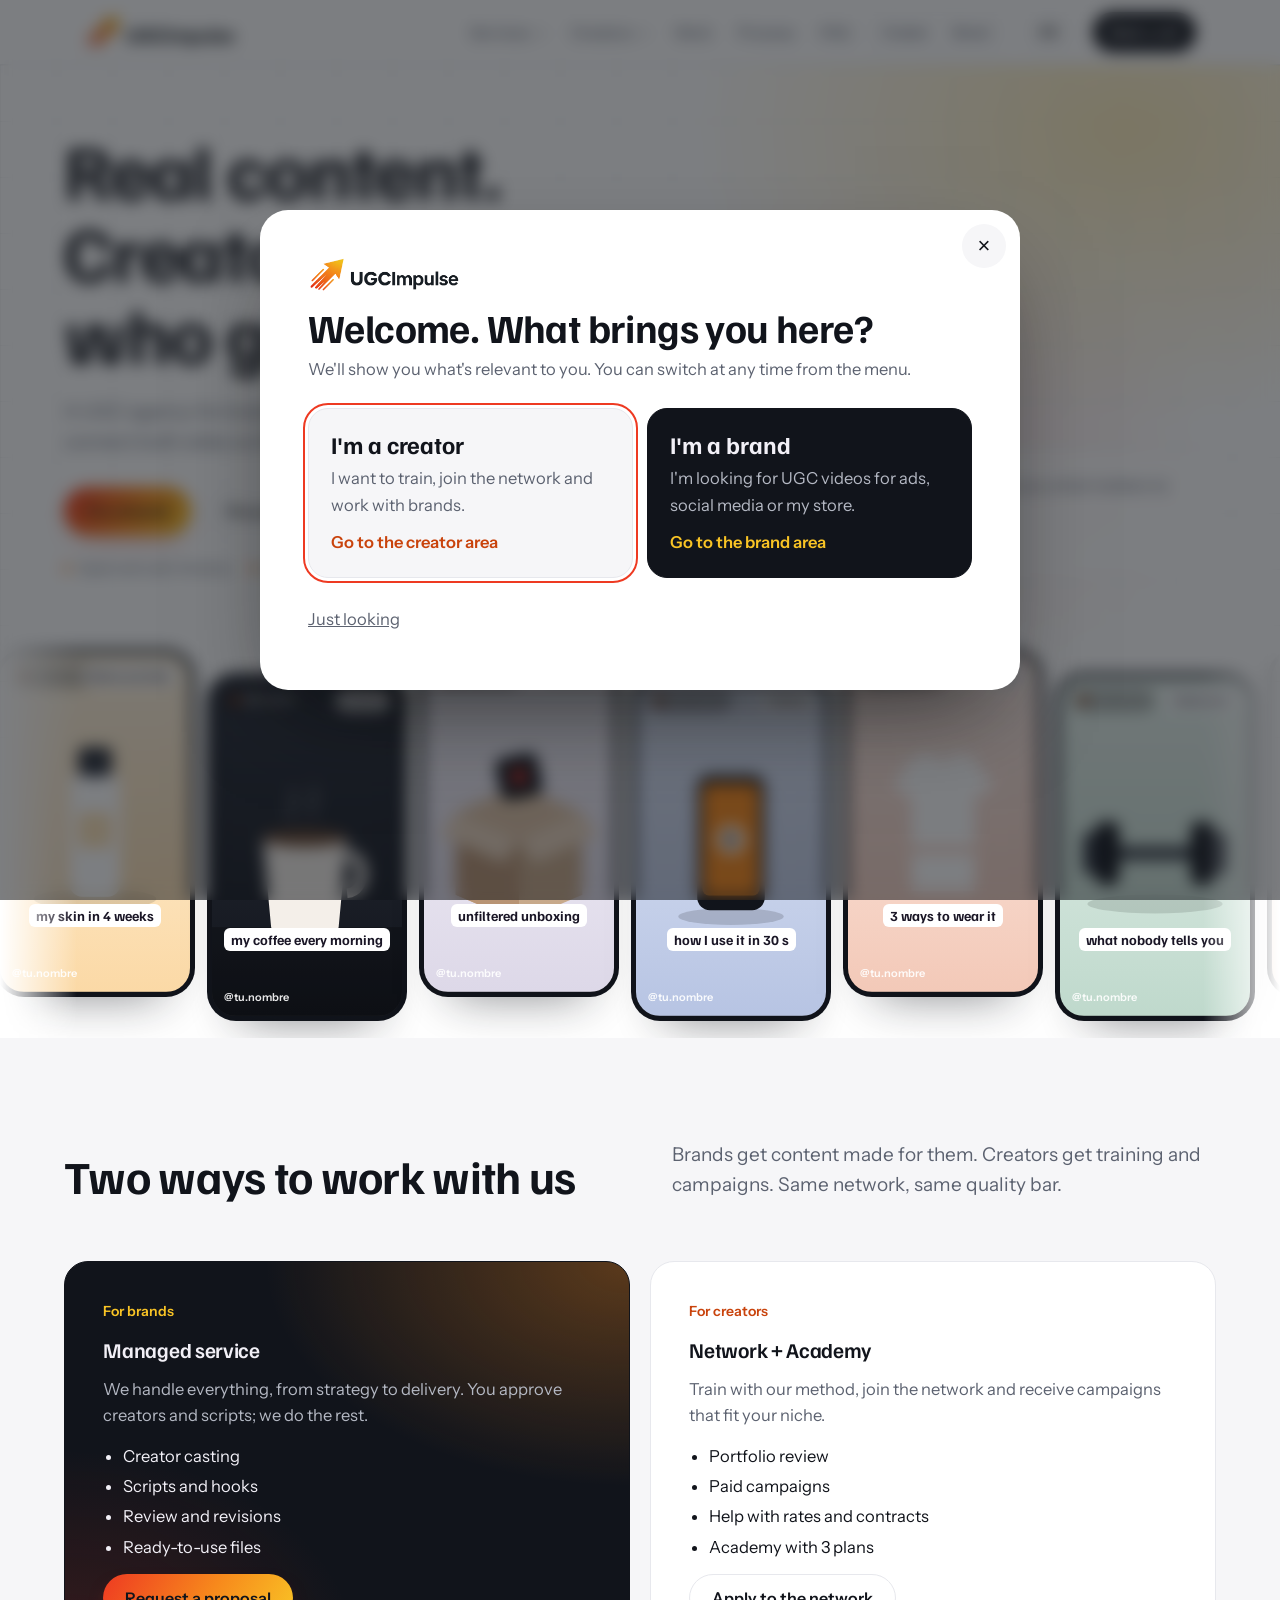
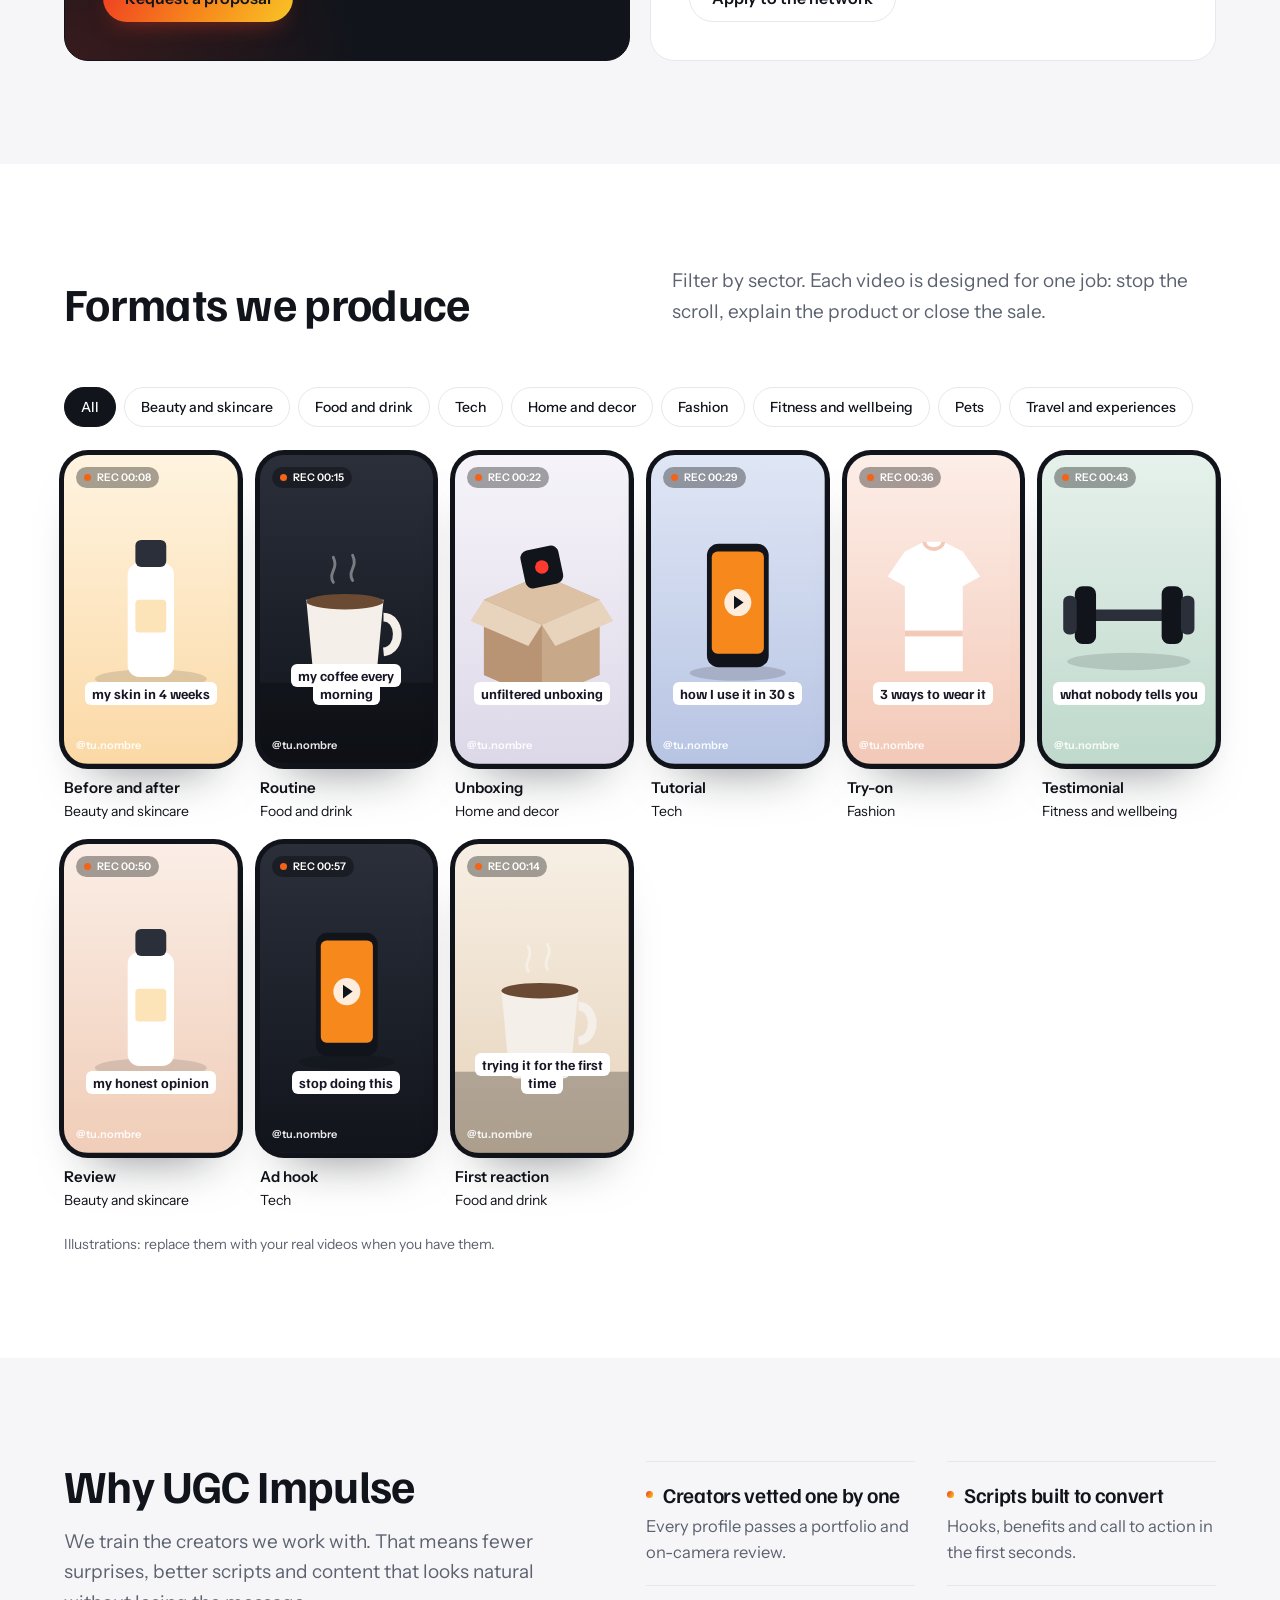
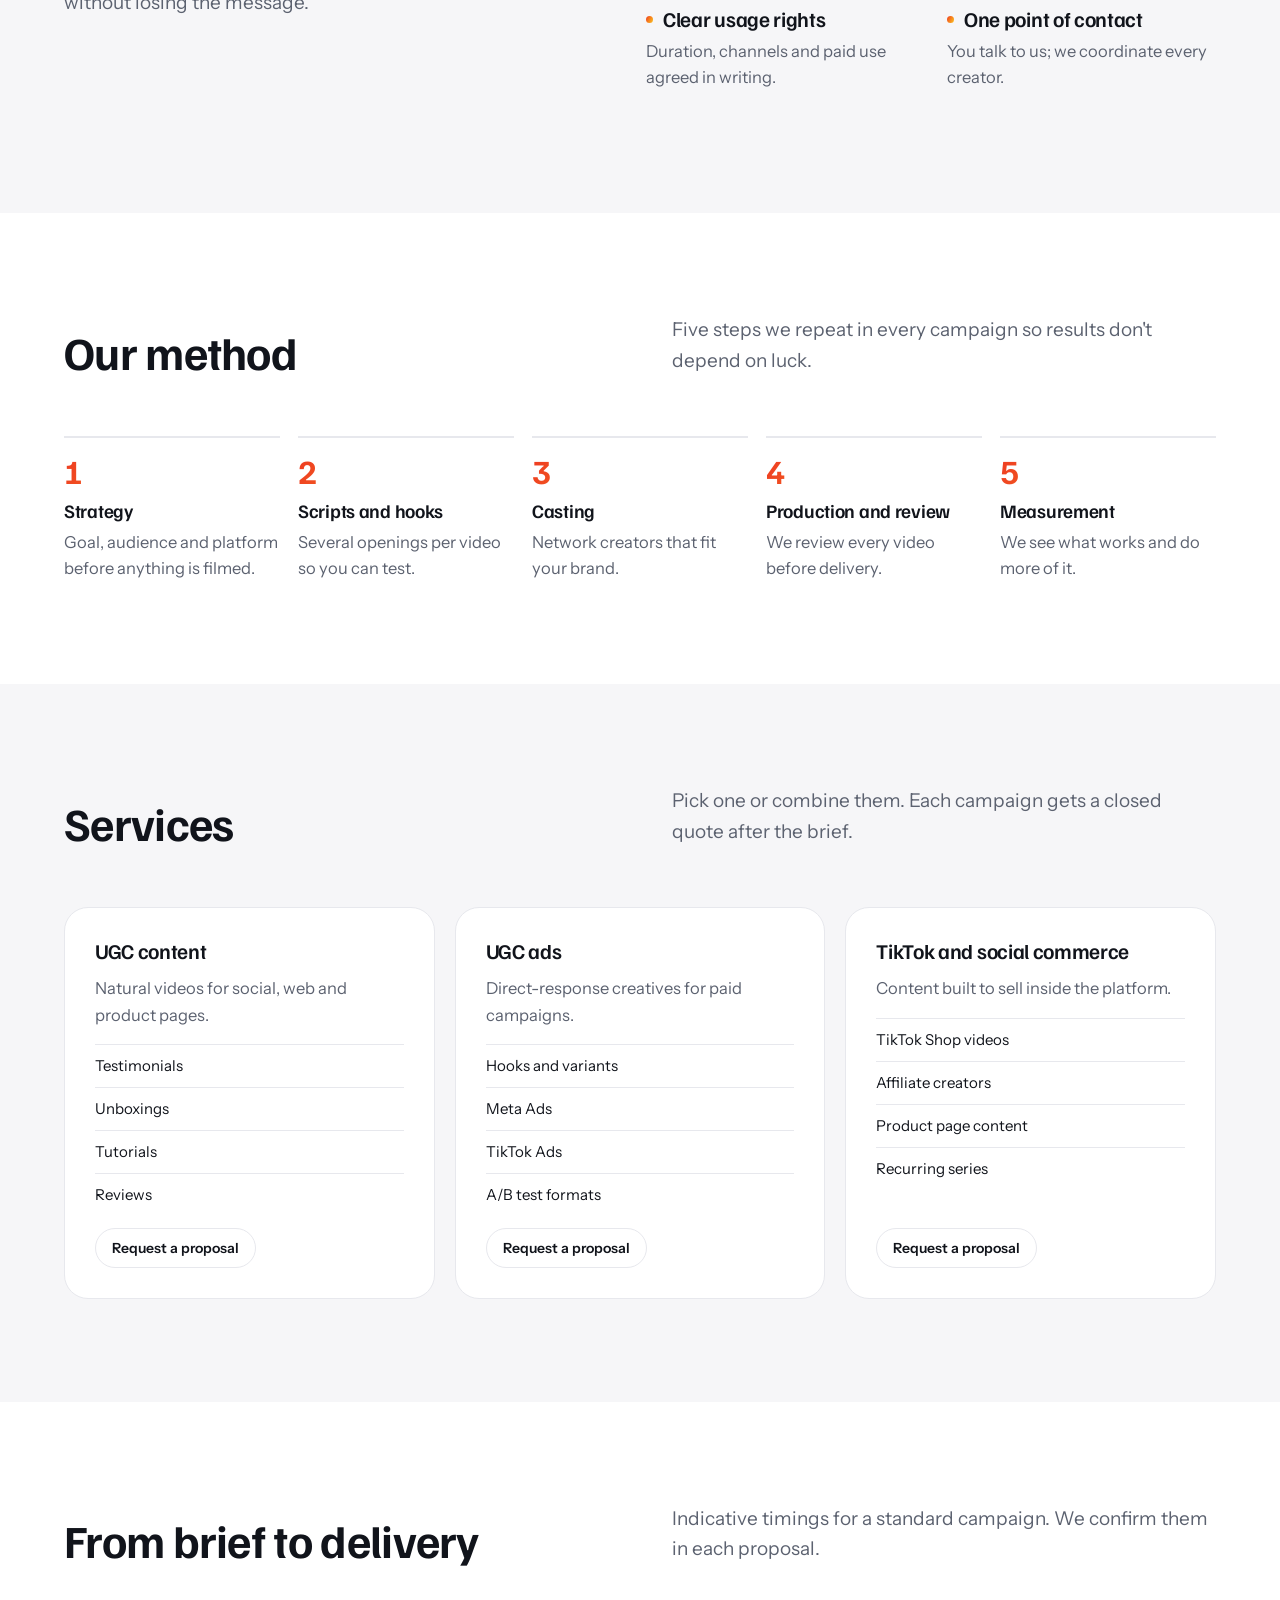
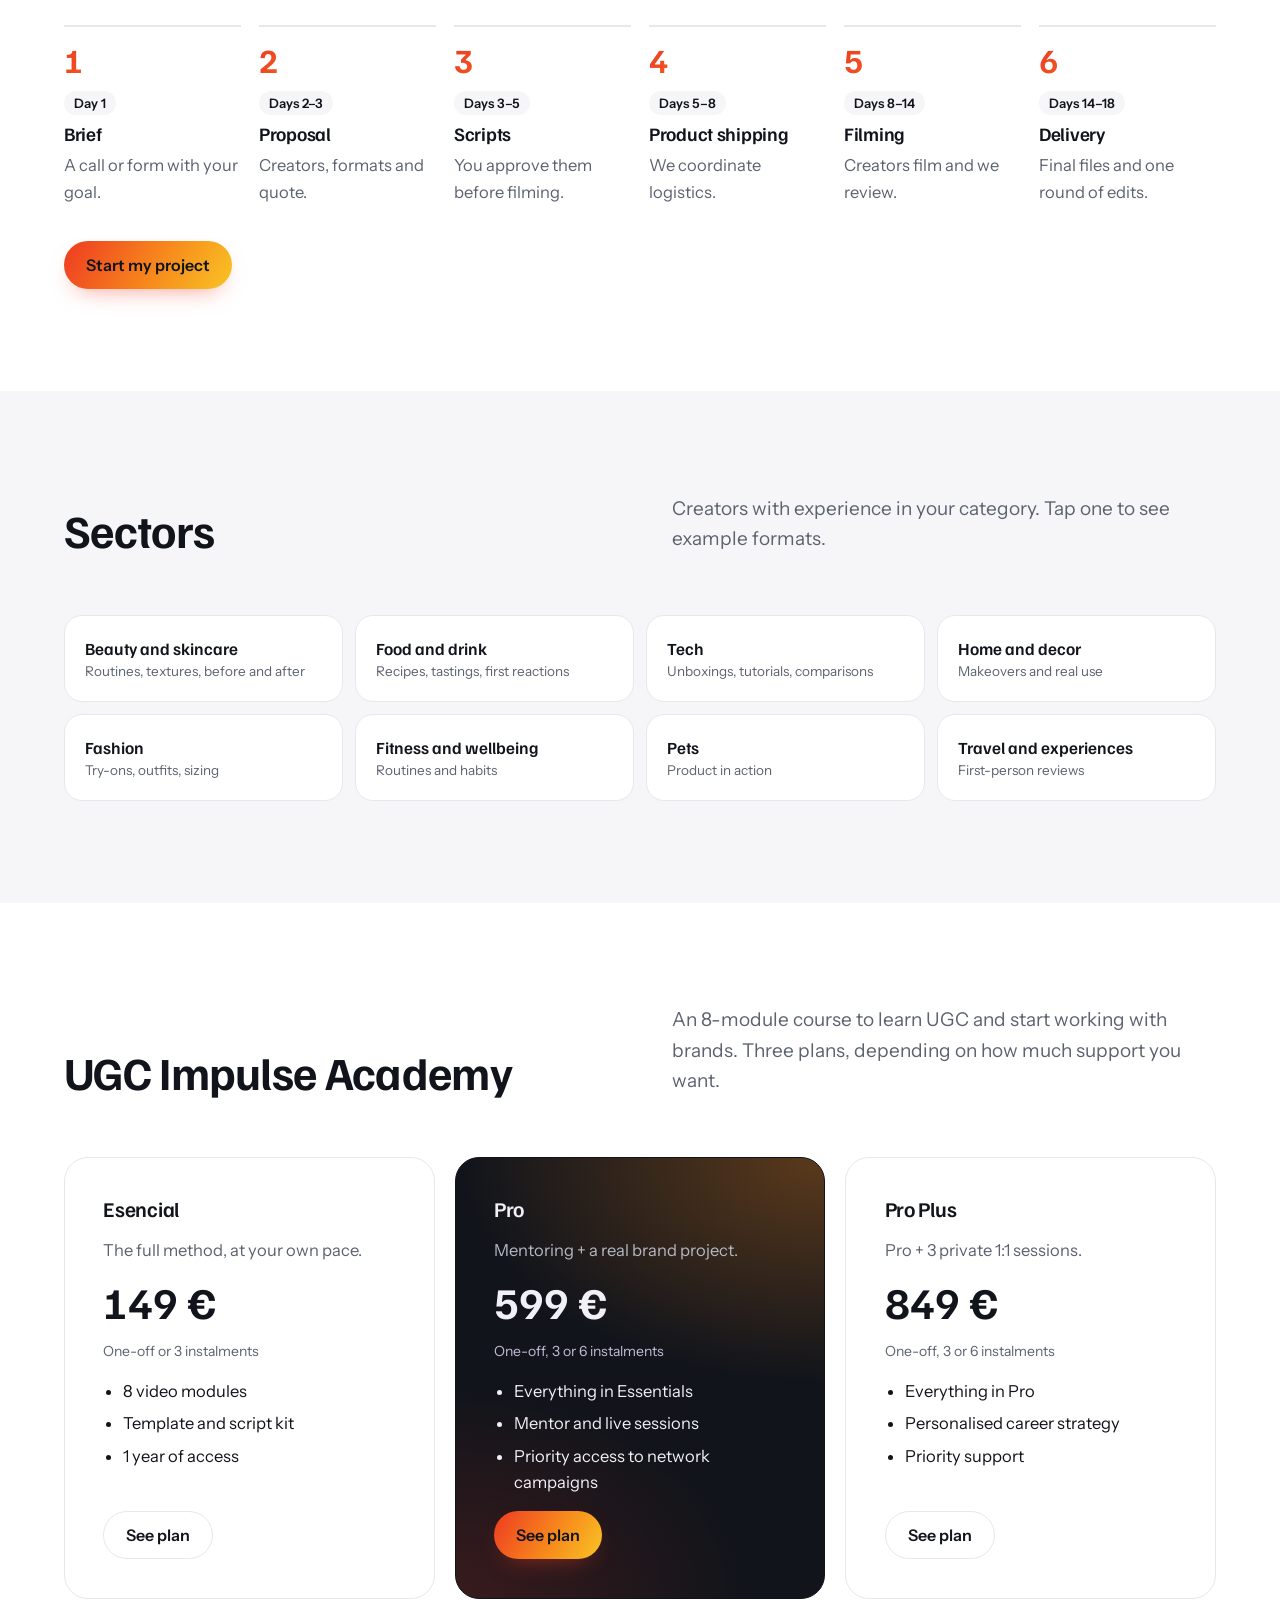
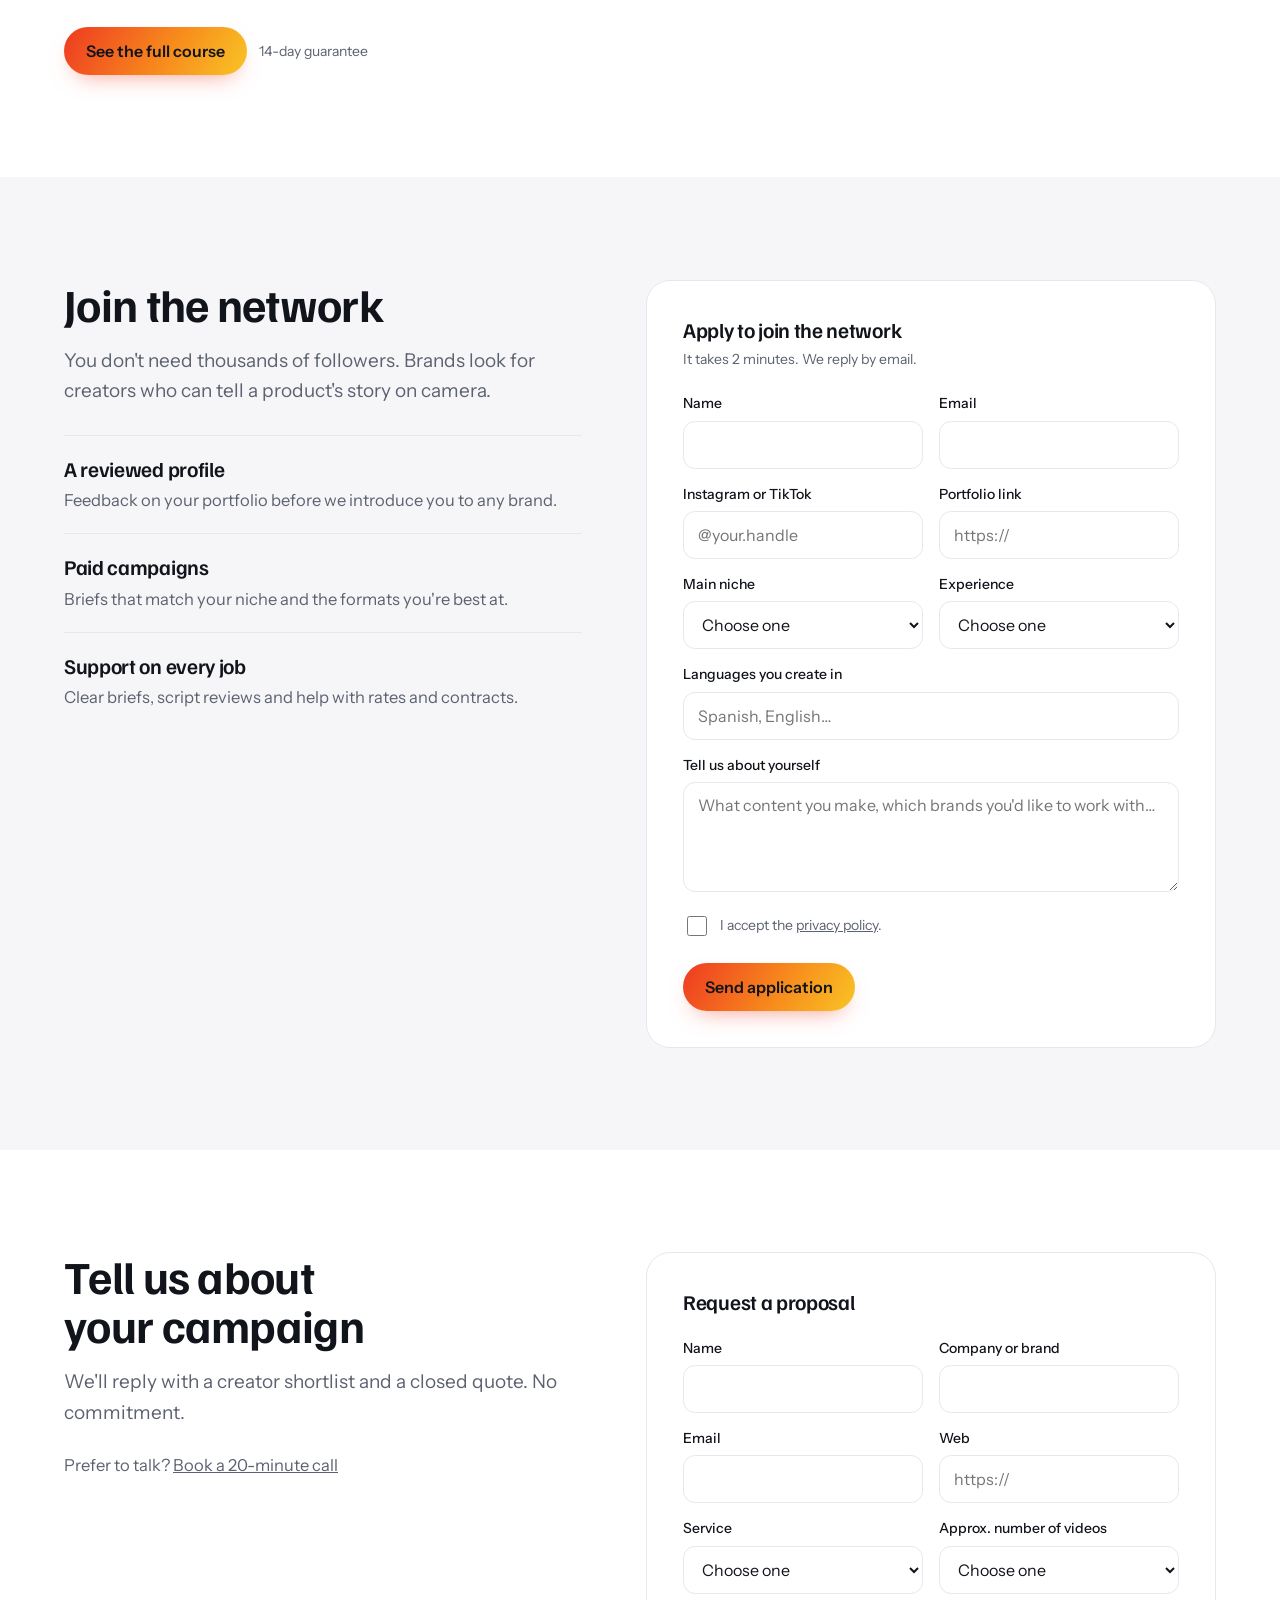
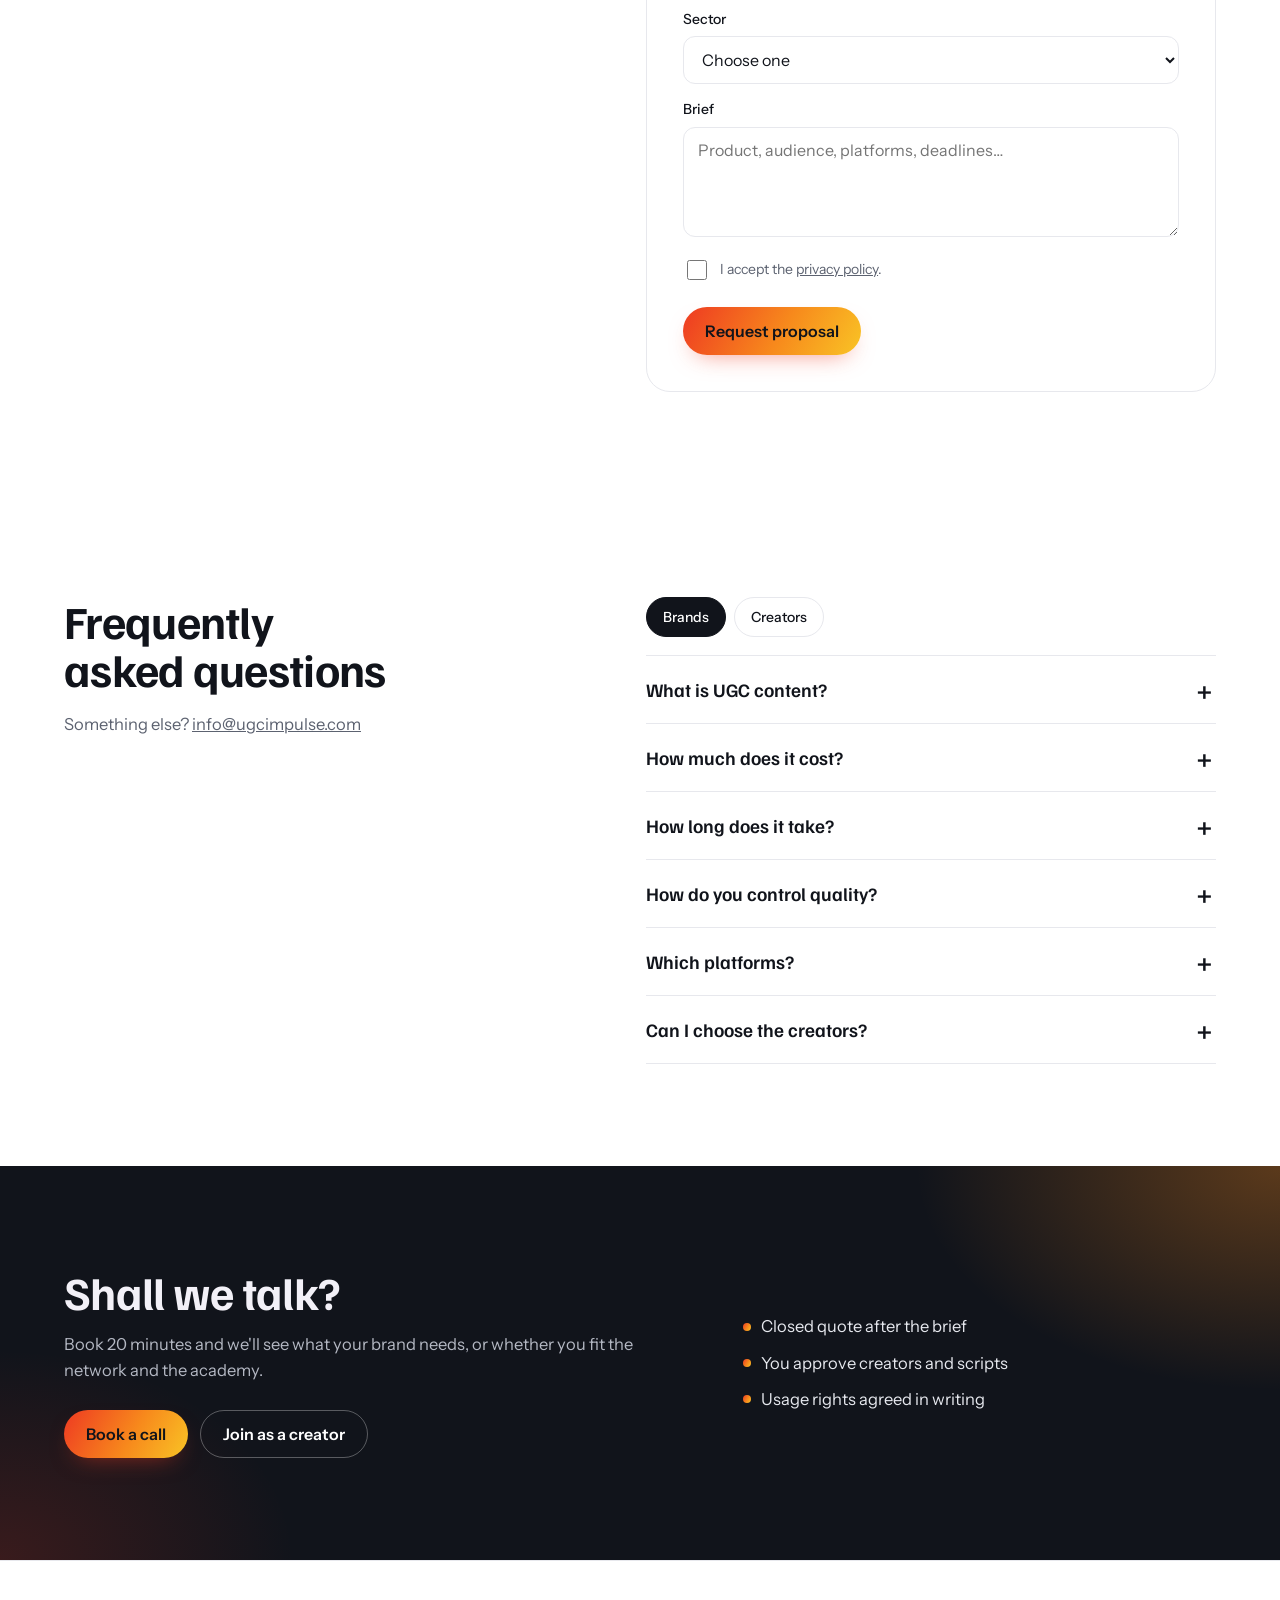
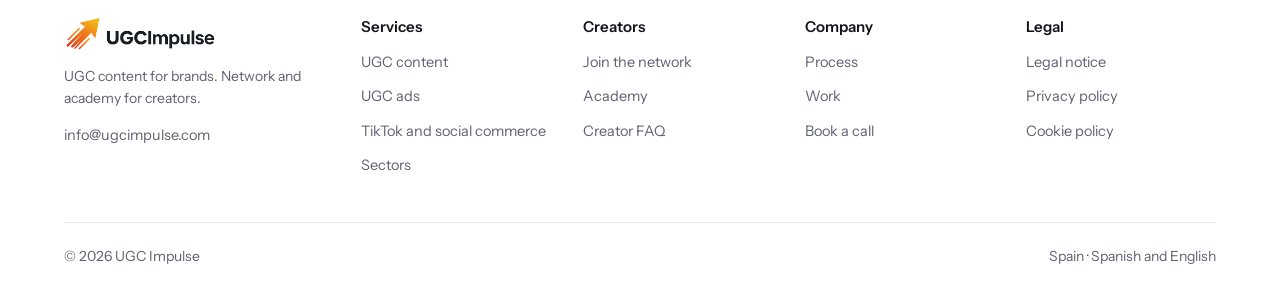
==== commit cbaeae53: "Carpeta media/ para cambiar vídeos, logos y portada sin tocar código La web detecta sola media/video" ====
--- a/index.html
+++ b/index.html
@@ -141,7 +141,7 @@
    <div class="head"><h2 data-en="Formats we produce">Formatos que producimos</h2><p class="lead" data-en="Filter by sector. Each video is designed for one job: stop the scroll, explain the product or close the sale.">Filtra por sector. Cada vídeo tiene una misión: parar el scroll, explicar el producto o cerrar la venta.</p></div>
    <div class="chips" id="chips" role="group" aria-label="Sector"></div>
    <div class="gallery" id="gallery"></div>
-   <p class="small" style="margin-top:22px" data-en="Illustrations: replace them with your real videos when you have them.">Ilustraciones: sustitúyelas por tus vídeos reales cuando los tengas.</p>
+   <p class="small" id="illu-note" style="margin-top:22px" data-en="Illustrations: replace them with your real videos when you have them.">Ilustraciones: sustitúyelas por tus vídeos reales cuando los tengas.</p>
   </div>
  </section>
 
@@ -450,16 +450,51 @@
   };
   return `<svg viewBox="0 0 180 320" preserveAspectRatio="xMidYMid slice"><defs><linearGradient id="${id}" x1="0" y1="0" x2="0" y2="1"><stop offset="0" stop-color="${c[0]}"/><stop offset="1" stop-color="${c[1]}"/></linearGradient></defs><rect width="180" height="320" fill="url(#${id})"/>${shapes[k]}</svg>`;
 };
-const phone = (v, i, tag) => `<div class="phone">${scene(v.k, v.c)}<div class="rec"><i></i>REC 00:${String(8 + i * 7 % 50).padStart(2, '0')}</div>${tag ? `<div class="tag">${esc(tx(v.f))}</div>` : ''}<div class="cap"><span>${esc(tx(v.cap))}</span></div><div class="handle">@tu.nombre</div></div>`;
+/* archivos reales de la carpeta media/ (se detectan solos) */
+const MEDIA = { videos: {}, posters: {}, logos: [], ready: false };
+const pad = n => String(n).padStart(2, '0');
+const exists = async url => {
+  try {
+    const r = await fetch(url, { method: 'HEAD', cache: 'no-cache' });
+    return r.ok && !(r.headers.get('content-type') || '').includes('text/html');
+  } catch (e) { return false; }
+};
+const loadMedia = async () => {
+  const jobs = [];
+  for (let n = 1; n <= VIDEOS.length; n++) {
+    jobs.push(exists(`media/videos/video-${pad(n)}.mp4`).then(ok => { if (ok) MEDIA.videos[n] = `media/videos/video-${pad(n)}.mp4`; }));
+    jobs.push(exists(`media/videos/video-${pad(n)}.jpg`).then(ok => { if (ok) MEDIA.posters[n] = `media/videos/video-${pad(n)}.jpg`; }));
+  }
+  const found = [];
+  for (let n = 1; n <= 12; n++) jobs.push(exists(`media/logos/logo-${pad(n)}.png`).then(ok => { if (ok) found[n] = `media/logos/logo-${pad(n)}.png`; }));
+  await Promise.all(jobs);
+  MEDIA.logos = found.filter(Boolean);
+  MEDIA.ready = true;
+  render();
+};
+const reduce = matchMedia('(prefers-reduced-motion: reduce)').matches;
+const phone = (v, i, tag, slot) => {
+  const src = MEDIA.videos[slot];
+  if (src) {
+    const poster = MEDIA.posters[slot] ? ` poster="${MEDIA.posters[slot]}"` : '';
+    return `<div class="phone real"><video src="${src}"${poster} muted loop playsinline preload="${poster ? 'none' : 'metadata'}"${reduce ? ' controls' : ''}></video>${tag ? `<div class="tag">${esc(tx(v.f))}</div>` : ''}</div>`;
+  }
+  return `<div class="phone">${scene(v.k, v.c)}<div class="rec"><i></i>REC 00:${String(8 + i * 7 % 50).padStart(2, '0')}</div>${tag ? `<div class="tag">${esc(tx(v.f))}</div>` : ''}<div class="cap"><span>${esc(tx(v.cap))}</span></div><div class="handle">@tu.nombre</div></div>`;
+};
+/* reproducir solo los vídeos visibles */
+const vio = 'IntersectionObserver' in window ? new IntersectionObserver(es => {
+  for (const e of es) { const v = e.target; if (e.isIntersecting && !reduce) { v.play().catch(() => {}); } else v.pause(); }
+}, { threshold: .35 }) : null;
+const watchVideos = () => { if (vio) for (const v of document.querySelectorAll('.phone.real video')) vio.observe(v); };
 
 let filter = 'todos';
 const render = () => {
   const lang = L();
-  document.getElementById('track').innerHTML = [...VIDEOS, ...VIDEOS].map((v, i) => phone(v, i, true)).join('');
+  document.getElementById('track').innerHTML = [...VIDEOS, ...VIDEOS].map((v, i) => phone(v, i, true, i % VIDEOS.length + 1)).join('');
   document.getElementById('chips').innerHTML = [{ id: 'todos', es: 'Todos', en: 'All' }, ...SECTORS].map(s => `<button class="chip" type="button" data-f="${s.id}" aria-pressed="${s.id === filter}">${esc(s[lang])}</button>`).join('');
-  const vids = VIDEOS.filter(v => filter === 'todos' || v.s === filter);
+  const vids = VIDEOS.map((v, k) => ({ ...v, slot: k + 1 })).filter(v => filter === 'todos' || v.s === filter);
   document.getElementById('gallery').innerHTML = vids.length
-    ? vids.map((v, i) => `<figure>${phone(v, i, false)}<figcaption><b>${esc(tx(v.f))}</b>${esc(SECTORS.find(s => s.id === v.s)[lang])}</figcaption></figure>`).join('')
+    ? vids.map((v, i) => `<figure>${phone(v, i, false, v.slot)}${MEDIA.videos[v.slot] ? `<button class="snd" type="button" data-snd>${lang === 'en' ? 'Sound on' : 'Activar sonido'}</button>` : ''}<figcaption><b>${esc(tx(v.f))}</b>${esc(SECTORS.find(s => s.id === v.s)[lang])}</figcaption></figure>`).join('')
     : `<p class="empty">${lang === 'en' ? 'We will add examples for this sector soon. ' : 'Pronto añadiremos ejemplos de este sector. '}<a href="#s-brief">${lang === 'en' ? 'Ask us about it' : 'Pregúntanos'}</a></p>`;
   document.getElementById('method').innerHTML = METHOD.map(m => `<li><h3>${esc(m[lang])}</h3><p class="muted">${esc(tx(m.d))}</p></li>`).join('');
   document.getElementById('process').innerHTML = PROCESS.map(m => `<li><span class="when">${esc(tx(m.w))}</span><h3>${esc(m[lang])}</h3><p class="muted">${esc(tx(m.d))}</p></li>`).join('');
@@ -474,8 +509,10 @@
   const st = CONFIG.stats, lo = CONFIG.logos, te = CONFIG.team, re = CONFIG.reviews;
   document.getElementById('s-stats').hidden = !st.length;
   document.getElementById('stats').innerHTML = st.map(s => `<div><b>${esc(s.n)}</b><span class="muted">${esc(s[lang])}</span></div>`).join('');
-  document.getElementById('s-logos').hidden = !lo.length;
-  document.getElementById('logos').innerHTML = lo.map(l => l.img ? `<img src="${esc(l.img)}" alt="${esc(l.name)}">` : `<span>${esc(l.name)}</span>`).join('');
+  document.getElementById('s-logos').hidden = !lo.length && !MEDIA.logos.length;
+  document.getElementById('logos').innerHTML = lo.map(l => l.img ? `<img src="${esc(l.img)}" alt="${esc(l.name)}">` : `<span>${esc(l.name)}</span>`).join('') + MEDIA.logos.map(u => `<img src="${u}" alt="${lang === 'en' ? 'Client logo' : 'Logo de cliente'}" loading="lazy">`).join('');
+  document.getElementById('illu-note').hidden = Object.keys(MEDIA.videos).length >= VIDEOS.length;
+  watchVideos();
   document.getElementById('s-team').hidden = !te.length;
   document.getElementById('team').innerHTML = te.map(p => `<figure>${p.img ? `<img src="${esc(p.img)}" alt="${esc(p.name)}">` : ''}<figcaption style="margin-top:12px"><b>${esc(p.name)}</b><br><span class="muted">${esc(p[lang])}</span></figcaption></figure>`).join('');
   document.getElementById('s-reviews').hidden = !re.length;
@@ -524,6 +561,14 @@
   if (scroll) window.scrollTo({ top: 0, behavior: 'smooth' });
 };
 document.addEventListener('click', e => {
+  const sb = e.target.closest('[data-snd]');
+  if (sb) {
+    const v = sb.previousElementSibling.querySelector('video'); if (!v) return;
+    for (const o of document.querySelectorAll('.phone.real video')) if (o !== v) o.muted = true;
+    v.muted = !v.muted; if (!v.muted) v.play().catch(() => {});
+    for (const b of document.querySelectorAll('[data-snd]')) b.textContent = b === sb && !v.muted ? (L() === 'en' ? 'Mute' : 'Silenciar') : (L() === 'en' ? 'Sound on' : 'Activar sonido');
+    return;
+  }
   const t = e.target.closest('[data-aud-set],[data-aud-link],[data-close],#reopen,[data-f],[data-goto],[data-faq-tab],[data-faq],.dd>button,.nav a');
   if (!t) return;
   if (t.dataset.audSet) { setAud(t.dataset.audSet, !pop.hidden); if (!pop.hidden) closePop(); closeNav(); }
@@ -589,6 +634,7 @@
 if (location.hash === '#marcas') aud0 = 'marca';
 if (location.hash === '#creadores') aud0 = 'creador';
 if (lang0 === 'en') setLang('en'); else render();
+loadMedia();
 if (aud0 === 'marca' || aud0 === 'creador') setAud(aud0, false);
 else if (!seen) openPop();
 }
--- a/styles.css
+++ b/styles.css
@@ -262,3 +262,9 @@
 footer{background:#fff}
 @media(max-width:1020px){.hero-side{padding:18px 20px}}
 @media(prefers-reduced-motion:reduce){.btn,.svc article,.sectors button{transition:none}}
+
+/* ===== vídeos reales ===== */
+.phone.real{background:#11141b}
+.phone video{position:absolute;inset:0;width:100%;height:100%;object-fit:cover}
+.gallery figure{position:relative}
+.snd{position:absolute;left:50%;transform:translateX(-50%);top:calc(100% - 92px);font:600 12.5px "Instrument Sans",sans-serif;background:rgba(17,20,27,.72);color:#fff;border:0;border-radius:999px;height:32px;padding:0 12px;cursor:pointer;white-space:nowrap;backdrop-filter:blur(6px)}
